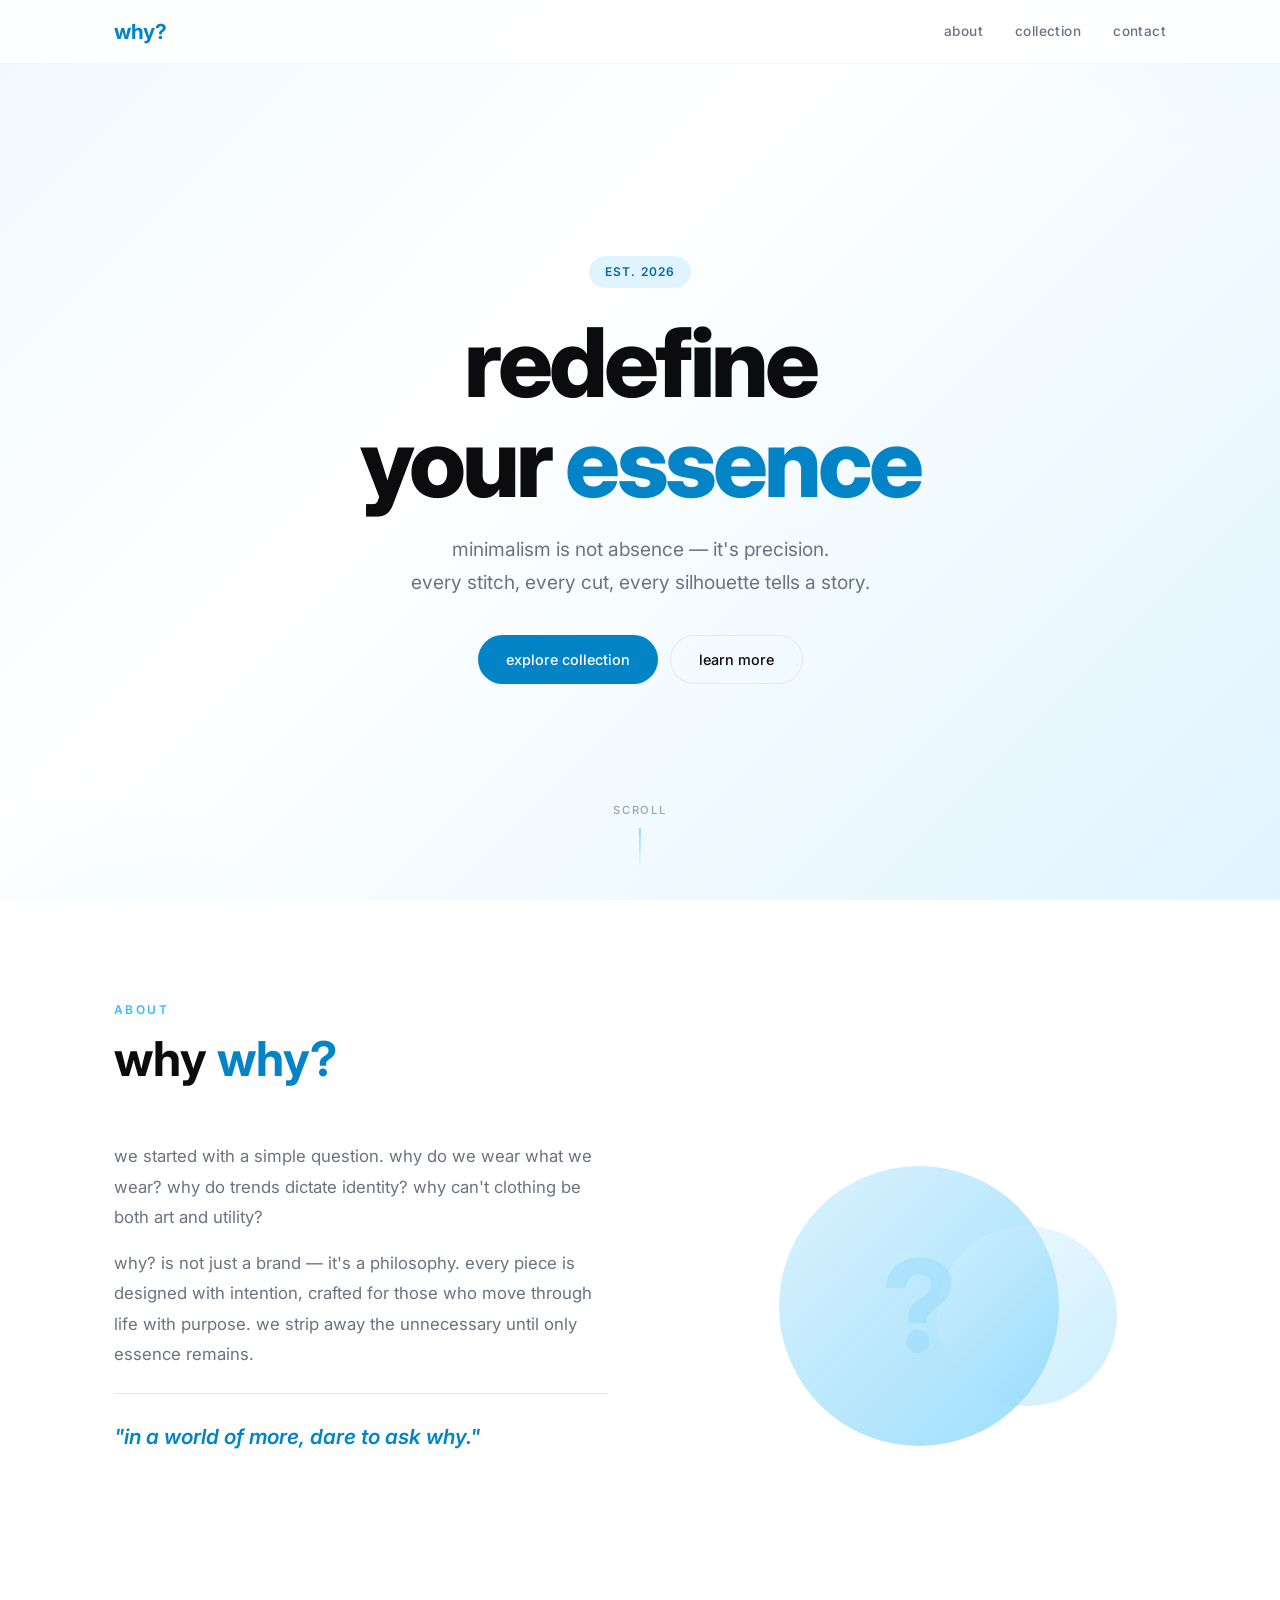
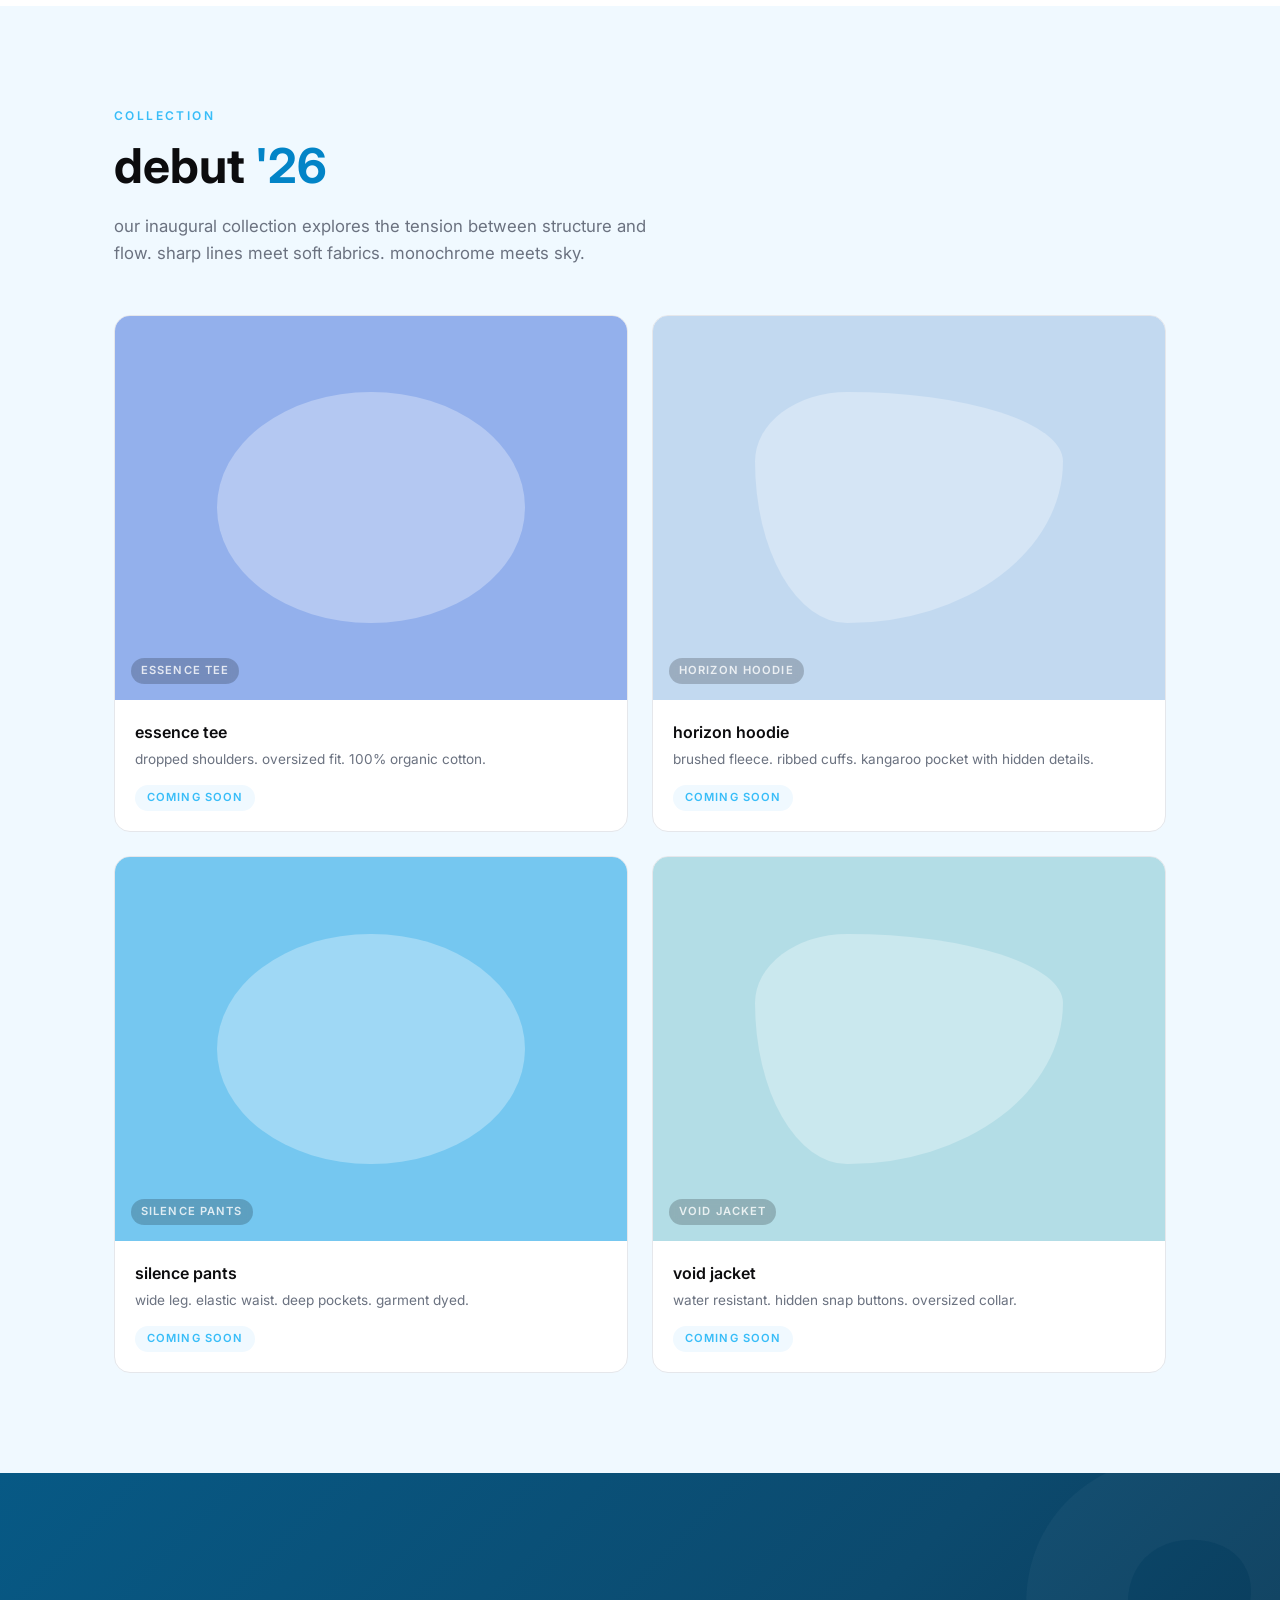
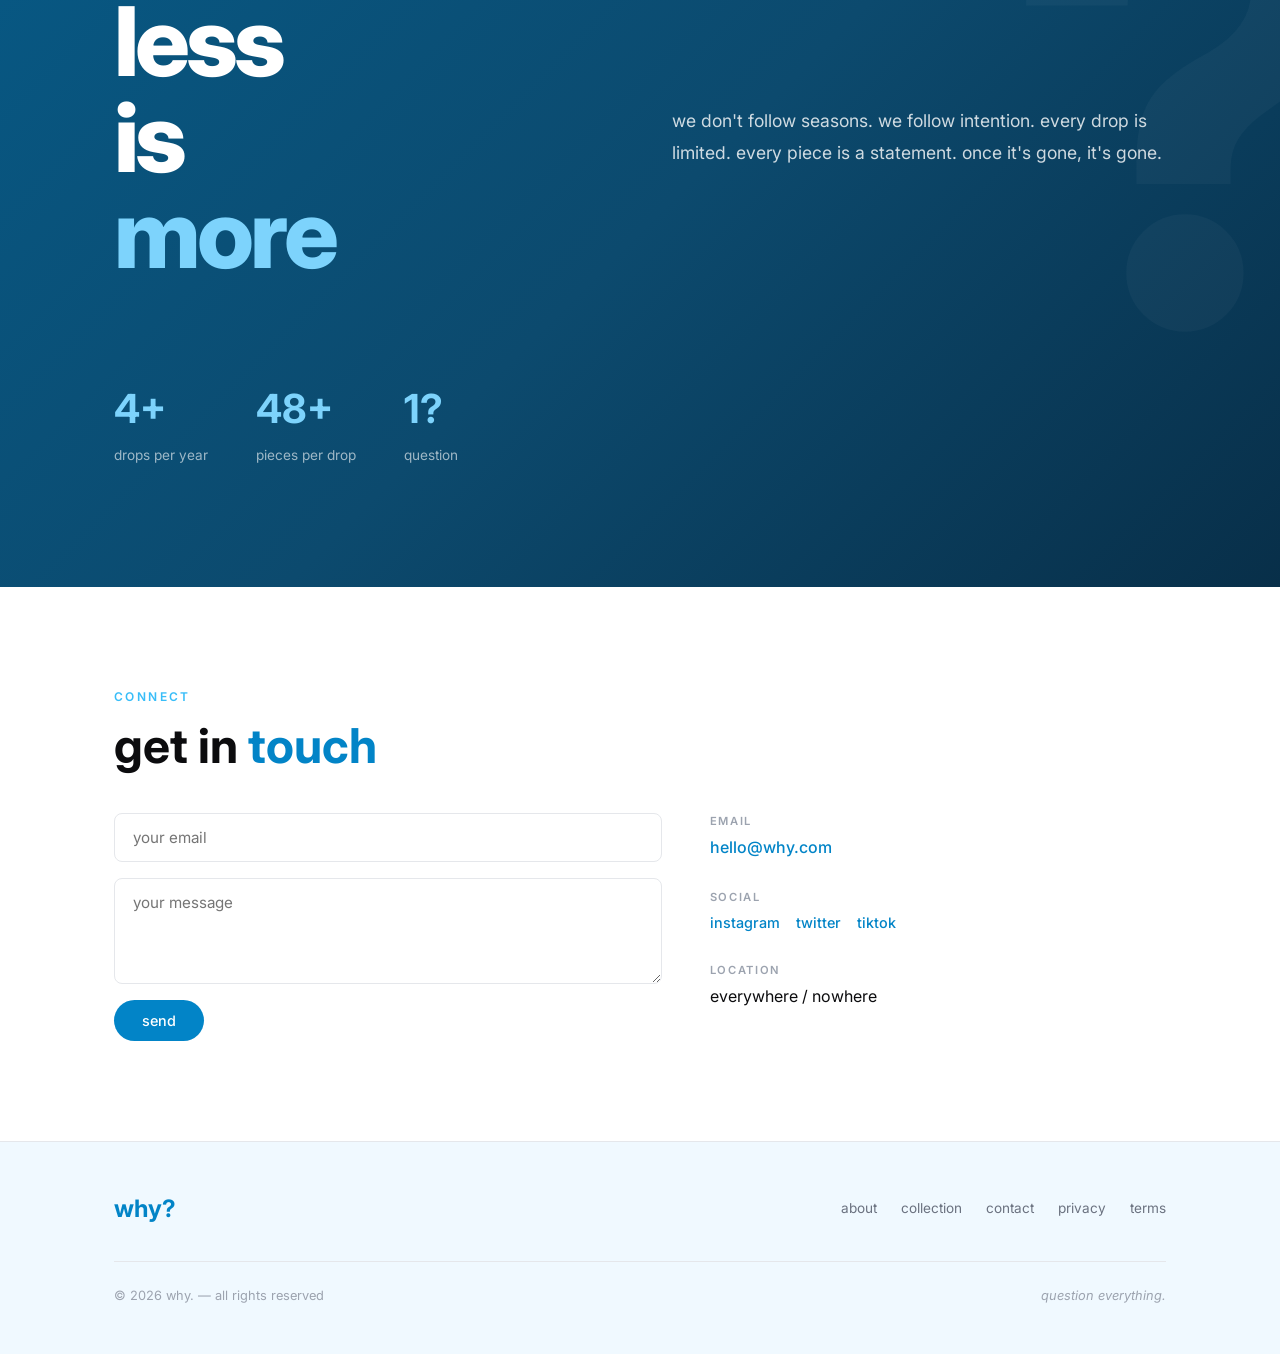
==== index.html @ 8406c5a3 "Initial: why brand site with Discord tracker" ====
<!DOCTYPE html>
<html lang="en">
<head>
    <meta charset="UTF-8">
    <meta name="viewport" content="width=device-width, initial-scale=1.0">
    <meta name="theme-color" content="#87CEEB">
    <meta name="description" content="why? — minimalist streetwear. redefine your essence.">
    <meta name="color-scheme" content="light">
    <title>why? — redefine your essence</title>
    <link rel="preconnect" href="https://fonts.googleapis.com">
    <link rel="preconnect" href="https://fonts.gstatic.com" crossorigin>
    <link href="https://fonts.googleapis.com/css2?family=Inter:wght@300;400;500;600;700;800&display=swap" rel="stylesheet">
    <link rel="stylesheet" href="style.css">
</head>
<body>

    <!-- NAV -->
    <nav class="navbar">
        <div class="nav-container">
            <a href="#" class="nav-logo">why?</a>
            <div class="nav-links">
                <a href="#about">about</a>
                <a href="#collection">collection</a>
                <a href="#contact">contact</a>
            </div>
            <button class="nav-toggle" aria-label="menu">
                <span></span><span></span><span></span>
            </button>
        </div>
    </nav>

    <!-- HERO -->
    <section class="hero" id="hero">
        <div class="hero-bg"></div>
        <div class="hero-content">
            <div class="hero-badge">est. 2026</div>
            <h1 class="hero-title">redefine<br>your <span class="text-accent">essence</span></h1>
            <p class="hero-subtitle">minimalism is not absence — it's precision.<br>every stitch, every cut, every silhouette tells a story.</p>
            <div class="hero-cta">
                <a href="#collection" class="btn btn-primary">explore collection</a>
                <a href="#about" class="btn btn-outline">learn more</a>
            </div>
        </div>
        <div class="hero-scroll">
            <span>scroll</span>
            <div class="scroll-line"></div>
        </div>
    </section>

    <!-- ABOUT -->
    <section class="about" id="about">
        <div class="container">
            <div class="section-label">about</div>
            <h2 class="section-title">why <span class="text-accent">why?</span></h2>
            <div class="about-grid">
                <div class="about-text">
                    <p>we started with a simple question. why do we wear what we wear? why do trends dictate identity? why can't clothing be both art and utility?</p>
                    <p>why? is not just a brand — it's a philosophy. every piece is designed with intention, crafted for those who move through life with purpose. we strip away the unnecessary until only essence remains.</p>
                    <p class="about-quote">"in a world of more, dare to ask why."</p>
                </div>
                <div class="about-visual">
                    <div class="about-shape"></div>
                    <div class="about-shape-secondary"></div>
                    <div class="about-number">?</div>
                </div>
            </div>
        </div>
    </section>

    <!-- COLLECTION -->
    <section class="collection" id="collection">
        <div class="container">
            <div class="section-label">collection</div>
            <h2 class="section-title">debut <span class="text-accent">'26</span></h2>
            <p class="section-desc">our inaugural collection explores the tension between structure and flow. sharp lines meet soft fabrics. monochrome meets sky.</p>
            <div class="collection-grid">
                <div class="collection-item">
                    <div class="collection-visual" style="--h: 220; --s: 70%; --l: 75%;">
                        <div class="cv-shape"></div>
                        <span class="cv-label">essence tee</span>
                    </div>
                    <div class="collection-info">
                        <h3>essence tee</h3>
                        <p>dropped shoulders. oversized fit. 100% organic cotton.</p>
                        <span class="collection-status">coming soon</span>
                    </div>
                </div>
                <div class="collection-item">
                    <div class="collection-visual" style="--h: 210; --s: 60%; --l: 85%;">
                        <div class="cv-shape cv-shape-alt"></div>
                        <span class="cv-label">horizon hoodie</span>
                    </div>
                    <div class="collection-info">
                        <h3>horizon hoodie</h3>
                        <p>brushed fleece. ribbed cuffs. kangaroo pocket with hidden details.</p>
                        <span class="collection-status">coming soon</span>
                    </div>
                </div>
                <div class="collection-item">
                    <div class="collection-visual" style="--h: 200; --s: 80%; --l: 70%;">
                        <div class="cv-shape"></div>
                        <span class="cv-label">silence pants</span>
                    </div>
                    <div class="collection-info">
                        <h3>silence pants</h3>
                        <p>wide leg. elastic waist. deep pockets. garment dyed.</p>
                        <span class="collection-status">coming soon</span>
                    </div>
                </div>
                <div class="collection-item">
                    <div class="collection-visual" style="--h: 190; --s: 50%; --l: 80%;">
                        <div class="cv-shape cv-shape-alt"></div>
                        <span class="cv-label">void jacket</span>
                    </div>
                    <div class="collection-info">
                        <h3>void jacket</h3>
                        <p>water resistant. hidden snap buttons. oversized collar.</p>
                        <span class="collection-status">coming soon</span>
                    </div>
                </div>
            </div>
        </div>
    </section>

    <!-- MANIFESTO -->
    <section class="manifesto">
        <div class="container">
            <div class="manifesto-content">
                <h2>less<br>is<br><span class="text-accent">more</span></h2>
                <p>we don't follow seasons. we follow intention. every drop is limited. every piece is a statement. once it's gone, it's gone.</p>
                <div class="manifesto-stats">
                    <div class="stat">
                        <span class="stat-number" data-count="4">0</span>
                        <span class="stat-label">drops per year</span>
                    </div>
                    <div class="stat">
                        <span class="stat-number" data-count="100">0</span>
                        <span class="stat-label">pieces per drop</span>
                    </div>
                    <div class="stat">
                        <span class="stat-number" data-count="1">0</span>
                        <span class="stat-label">question</span>
                    </div>
                </div>
            </div>
        </div>
    </section>

    <!-- CONTACT -->
    <section class="contact" id="contact">
        <div class="container">
            <div class="section-label">connect</div>
            <h2 class="section-title">get in <span class="text-accent">touch</span></h2>
            <div class="contact-wrapper">
                <form class="contact-form" id="contactForm">
                    <input type="email" placeholder="your email" required>
                    <textarea rows="4" placeholder="your message"></textarea>
                    <button type="submit" class="btn btn-primary">send</button>
                </form>
                <div class="contact-info">
                    <div class="contact-item">
                        <span class="contact-item-label">email</span>
                        <a href="mailto:hello@why.com">hello@why.com</a>
                    </div>
                    <div class="contact-item">
                        <span class="contact-item-label">social</span>
                        <div class="contact-social">
                            <a href="#" aria-label="instagram">instagram</a>
                            <a href="#" aria-label="twitter">twitter</a>
                            <a href="#" aria-label="tiktok">tiktok</a>
                        </div>
                    </div>
                    <div class="contact-item">
                        <span class="contact-item-label">location</span>
                        <span>everywhere / nowhere</span>
                    </div>
                </div>
            </div>
        </div>
    </section>

    <!-- FOOTER -->
    <footer class="footer">
        <div class="container">
            <div class="footer-top">
                <div class="footer-brand">why?</div>
                <div class="footer-links">
                    <a href="#about">about</a>
                    <a href="#collection">collection</a>
                    <a href="#contact">contact</a>
                    <a href="#">privacy</a>
                    <a href="#">terms</a>
                </div>
            </div>
            <div class="footer-bottom">
                <span>&copy; 2026 why. — all rights reserved</span>
                <span class="footer-tagline">question everything.</span>
            </div>
        </div>
    </footer>

    <script src="script.js"></script>
</body>
</html>
---- style.css ----
/* ============================================
   why? — redefine your essence
   Sky Blue Edition
   ============================================ */

:root {
    --sky-50: #f0f9ff;
    --sky-100: #e0f4ff;
    --sky-200: #bae6fd;
    --sky-300: #7dd3fc;
    --sky-400: #38bdf8;
    --sky-500: #0ea5e9;
    --sky-600: #0284c7;
    --sky-700: #0369a1;
    --sky-800: #075985;
    --sky-900: #0c4a6e;

    --accent: var(--sky-400);
    --accent-light: var(--sky-200);
    --accent-dark: var(--sky-600);

    --bg: #ffffff;
    --bg-alt: var(--sky-50);
    --text: #0c0c0e;
    --text-muted: #6b7280;
    --text-light: #9ca3af;
    --border: #e5e7eb;

    --font: 'Inter', -apple-system, BlinkMacSystemFont, sans-serif;

    --nav-height: 64px;

    --radius: 16px;
    --radius-sm: 8px;

    --ease: cubic-bezier(0.25, 0.1, 0.25, 1);
}

* {
    margin: 0;
    padding: 0;
    box-sizing: border-box;
}

html {
    scroll-behavior: smooth;
    scroll-padding-top: var(--nav-height);
}

body {
    font-family: var(--font);
    background: var(--bg);
    color: var(--text);
    line-height: 1.6;
    -webkit-font-smoothing: antialiased;
}

img {
    max-width: 100%;
    display: block;
}

a {
    color: inherit;
    text-decoration: none;
}

.container {
    max-width: 1100px;
    margin: 0 auto;
    padding: 0 24px;
}

/* ---- UTILITY ---- */
.text-accent {
    color: var(--accent-dark);
}

.section-label {
    font-size: 0.75rem;
    font-weight: 600;
    letter-spacing: 0.2em;
    text-transform: uppercase;
    color: var(--accent);
    margin-bottom: 12px;
}

.section-title {
    font-size: clamp(2rem, 5vw, 3rem);
    font-weight: 700;
    line-height: 1.15;
    margin-bottom: 20px;
}

.section-desc {
    color: var(--text-muted);
    max-width: 560px;
    margin-bottom: 48px;
    font-size: 1.05rem;
}

.btn {
    display: inline-flex;
    align-items: center;
    gap: 8px;
    padding: 12px 28px;
    border-radius: 50px;
    font-family: var(--font);
    font-size: 0.9rem;
    font-weight: 500;
    cursor: pointer;
    transition: all 0.3s var(--ease);
    border: none;
}

.btn-primary {
    background: var(--accent-dark);
    color: #fff;
}

.btn-primary:hover {
    background: var(--sky-700);
    transform: translateY(-2px);
    box-shadow: 0 8px 24px rgba(2, 132, 199, 0.35);
}

.btn-outline {
    background: transparent;
    color: var(--text);
    border: 1.5px solid var(--border);
}

.btn-outline:hover {
    border-color: var(--accent);
    background: var(--sky-50);
    transform: translateY(-2px);
}

/* ---- NAV ---- */
.navbar {
    position: fixed;
    top: 0;
    left: 0;
    right: 0;
    z-index: 1000;
    background: rgba(255, 255, 255, 0.85);
    backdrop-filter: blur(20px);
    -webkit-backdrop-filter: blur(20px);
    border-bottom: 1px solid rgba(0,0,0,0.04);
    height: var(--nav-height);
    transition: background 0.3s var(--ease);
}

.nav-container {
    max-width: 1100px;
    margin: 0 auto;
    padding: 0 24px;
    display: flex;
    align-items: center;
    justify-content: space-between;
    height: 100%;
}

.nav-logo {
    font-size: 1.3rem;
    font-weight: 700;
    color: var(--accent-dark);
    letter-spacing: -0.02em;
}

.nav-links {
    display: flex;
    gap: 32px;
}

.nav-links a {
    font-size: 0.85rem;
    font-weight: 500;
    color: var(--text-muted);
    transition: color 0.2s;
    text-transform: lowercase;
    letter-spacing: 0.03em;
}

.nav-links a:hover {
    color: var(--accent-dark);
}

.nav-toggle {
    display: none;
    flex-direction: column;
    gap: 5px;
    background: none;
    border: none;
    cursor: pointer;
    padding: 4px;
}

.nav-toggle span {
    display: block;
    width: 22px;
    height: 2px;
    background: var(--text);
    border-radius: 2px;
    transition: all 0.3s var(--ease);
}

/* ---- HERO ---- */
.hero {
    min-height: 100vh;
    display: flex;
    align-items: center;
    justify-content: center;
    position: relative;
    overflow: hidden;
    padding: 120px 24px 80px;
}

.hero-bg {
    position: absolute;
    inset: 0;
    background: linear-gradient(135deg, var(--sky-50) 0%, #ffffff 40%, var(--sky-100) 100%);
    z-index: 0;
}

.hero-bg::before {
    content: '';
    position: absolute;
    top: -50%;
    right: -20%;
    width: 600px;
    height: 600px;
    background: radial-gradient(circle, rgba(56, 189, 248, 0.08) 0%, transparent 70%);
    border-radius: 50%;
}

.hero-bg::after {
    content: '';
    position: absolute;
    bottom: -30%;
    left: -10%;
    width: 400px;
    height: 400px;
    background: radial-gradient(circle, rgba(125, 211, 252, 0.06) 0%, transparent 70%);
    border-radius: 50%;
}

.hero-content {
    position: relative;
    z-index: 1;
    text-align: center;
    max-width: 720px;
}

.hero-badge {
    display: inline-block;
    padding: 6px 16px;
    border-radius: 50px;
    background: var(--sky-100);
    color: var(--sky-700);
    font-size: 0.75rem;
    font-weight: 600;
    letter-spacing: 0.1em;
    text-transform: uppercase;
    margin-bottom: 24px;
}

.hero-title {
    font-size: clamp(3rem, 10vw, 6rem);
    font-weight: 800;
    line-height: 1.05;
    letter-spacing: -0.04em;
    margin-bottom: 20px;
}

.hero-subtitle {
    font-size: clamp(1rem, 2vw, 1.2rem);
    color: var(--text-muted);
    line-height: 1.7;
    margin-bottom: 36px;
    max-width: 480px;
    margin-left: auto;
    margin-right: auto;
}

.hero-cta {
    display: flex;
    gap: 12px;
    justify-content: center;
    flex-wrap: wrap;
}

.hero-scroll {
    position: absolute;
    bottom: 32px;
    left: 50%;
    transform: translateX(-50%);
    display: flex;
    flex-direction: column;
    align-items: center;
    gap: 8px;
    color: var(--text-light);
    font-size: 0.7rem;
    font-weight: 500;
    letter-spacing: 0.15em;
    text-transform: uppercase;
}

.scroll-line {
    width: 1px;
    height: 40px;
    background: linear-gradient(to bottom, var(--accent), transparent);
    animation: scrollPulse 2s ease-in-out infinite;
}

@keyframes scrollPulse {
    0%, 100% { opacity: 0.3; transform: scaleY(0.5); }
    50% { opacity: 1; transform: scaleY(1); }
}

/* ---- ABOUT ---- */
.about {
    padding: 100px 0;
    background: var(--bg);
}

.about-grid {
    display: grid;
    grid-template-columns: 1fr 1fr;
    gap: 64px;
    align-items: center;
}

.about-text p {
    color: var(--text-muted);
    margin-bottom: 16px;
    font-size: 1.05rem;
    line-height: 1.8;
}

.about-quote {
    font-size: 1.3rem !important;
    font-weight: 600;
    color: var(--accent-dark) !important;
    font-style: italic;
    margin-top: 24px !important;
    padding-top: 24px;
    border-top: 1px solid var(--border);
}

.about-visual {
    position: relative;
    height: 400px;
    display: flex;
    align-items: center;
    justify-content: center;
}

.about-shape {
    width: 280px;
    height: 280px;
    border-radius: 50%;
    background: linear-gradient(135deg, var(--sky-200), var(--sky-400));
    opacity: 0.5;
    animation: float 6s ease-in-out infinite;
}

.about-shape-secondary {
    position: absolute;
    width: 180px;
    height: 180px;
    border-radius: 50%;
    background: linear-gradient(135deg, var(--sky-100), var(--sky-300));
    top: 30%;
    right: 10%;
    opacity: 0.4;
    animation: float 8s ease-in-out infinite reverse;
}

.about-number {
    position: absolute;
    font-size: 8rem;
    font-weight: 800;
    color: var(--sky-300);
    opacity: 0.3;
    user-select: none;
}

@keyframes float {
    0%, 100% { transform: translateY(0) rotate(0deg); }
    50% { transform: translateY(-20px) rotate(3deg); }
}

/* ---- COLLECTION ---- */
.collection {
    padding: 100px 0;
    background: var(--bg-alt);
}

.collection-grid {
    display: grid;
    grid-template-columns: repeat(2, 1fr);
    gap: 24px;
}

.collection-item {
    background: var(--bg);
    border-radius: var(--radius);
    overflow: hidden;
    transition: all 0.4s var(--ease);
    border: 1px solid var(--border);
}

.collection-item:hover {
    transform: translateY(-6px);
    box-shadow: 0 20px 40px rgba(56, 189, 248, 0.1);
    border-color: var(--sky-200);
}

.collection-visual {
    aspect-ratio: 4/3;
    display: flex;
    align-items: center;
    justify-content: center;
    position: relative;
    background: hsl(var(--h, 210), var(--s, 70%), var(--l, 80%));
    overflow: hidden;
}

.cv-shape {
    width: 60%;
    height: 60%;
    background: rgba(255,255,255,0.3);
    border-radius: 50%;
    transition: all 0.5s var(--ease);
}

.cv-shape-alt {
    border-radius: 30% 70% 70% 30% / 30% 30% 70% 70%;
}

.collection-item:hover .cv-shape {
    transform: scale(1.1);
    background: rgba(255,255,255,0.45);
}

.cv-label {
    position: absolute;
    bottom: 16px;
    left: 16px;
    font-size: 0.7rem;
    font-weight: 600;
    text-transform: uppercase;
    letter-spacing: 0.1em;
    color: rgba(255,255,255,0.8);
    background: rgba(0,0,0,0.2);
    padding: 4px 10px;
    border-radius: 50px;
    backdrop-filter: blur(4px);
}

.collection-info {
    padding: 20px;
}

.collection-info h3 {
    font-size: 1rem;
    font-weight: 600;
    margin-bottom: 4px;
}

.collection-info p {
    font-size: 0.85rem;
    color: var(--text-muted);
    margin-bottom: 12px;
}

.collection-status {
    display: inline-block;
    font-size: 0.7rem;
    font-weight: 600;
    text-transform: uppercase;
    letter-spacing: 0.1em;
    color: var(--accent);
    padding: 4px 12px;
    border-radius: 50px;
    background: var(--sky-50);
}

/* ---- MANIFESTO ---- */
.manifesto {
    padding: 120px 0;
    background: linear-gradient(135deg, var(--sky-800), var(--sky-900), #082f49);
    color: #fff;
    position: relative;
    overflow: hidden;
}

.manifesto::before {
    content: '?';
    position: absolute;
    right: -100px;
    top: -100px;
    font-size: 40rem;
    font-weight: 800;
    color: rgba(255,255,255,0.03);
    line-height: 1;
    user-select: none;
    pointer-events: none;
}

.manifesto-content {
    position: relative;
    z-index: 1;
    display: grid;
    grid-template-columns: 1fr 1fr;
    gap: 64px;
    align-items: center;
}

.manifesto-content h2 {
    font-size: clamp(3.5rem, 8vw, 6rem);
    font-weight: 800;
    line-height: 1;
    letter-spacing: -0.04em;
}

.manifesto-content h2 .text-accent {
    color: var(--sky-300);
}

.manifesto-content > p {
    font-size: 1.1rem;
    line-height: 1.8;
    opacity: 0.8;
}

.manifesto-stats {
    display: flex;
    gap: 48px;
    grid-column: 1 / -1;
    margin-top: 32px;
}

.stat {
    display: flex;
    flex-direction: column;
    gap: 4px;
}

.stat-number {
    font-size: 2.5rem;
    font-weight: 700;
    color: var(--sky-300);
}

.stat-label {
    font-size: 0.85rem;
    opacity: 0.6;
}

/* ---- CONTACT ---- */
.contact {
    padding: 100px 0;
    background: var(--bg);
}

.contact-wrapper {
    display: grid;
    grid-template-columns: 1.2fr 1fr;
    gap: 48px;
    margin-top: 40px;
}

.contact-form {
    display: flex;
    flex-direction: column;
    gap: 16px;
}

.contact-form input,
.contact-form textarea {
    padding: 14px 18px;
    border-radius: var(--radius-sm);
    border: 1.5px solid var(--border);
    font-family: var(--font);
    font-size: 0.95rem;
    transition: border-color 0.2s;
    background: var(--bg);
    color: var(--text);
}

.contact-form input:focus,
.contact-form textarea:focus {
    outline: none;
    border-color: var(--accent);
    box-shadow: 0 0 0 3px rgba(56, 189, 248, 0.1);
}

.contact-form button {
    align-self: flex-start;
}

.contact-info {
    display: flex;
    flex-direction: column;
    gap: 28px;
}

.contact-item {
    display: flex;
    flex-direction: column;
    gap: 4px;
}

.contact-item-label {
    font-size: 0.7rem;
    font-weight: 600;
    text-transform: uppercase;
    letter-spacing: 0.15em;
    color: var(--text-light);
}

.contact-item a {
    color: var(--accent-dark);
    font-weight: 500;
    transition: color 0.2s;
}

.contact-item a:hover {
    color: var(--sky-500);
}

.contact-social {
    display: flex;
    gap: 16px;
}

.contact-social a {
    font-size: 0.9rem;
}

/* ---- FOOTER ---- */
.footer {
    padding: 48px 0;
    background: var(--bg-alt);
    border-top: 1px solid var(--border);
}

.footer-top {
    display: flex;
    justify-content: space-between;
    align-items: center;
    margin-bottom: 32px;
    flex-wrap: wrap;
    gap: 16px;
}

.footer-brand {
    font-size: 1.5rem;
    font-weight: 700;
    color: var(--accent-dark);
}

.footer-links {
    display: flex;
    gap: 24px;
}

.footer-links a {
    font-size: 0.85rem;
    color: var(--text-muted);
    transition: color 0.2s;
    text-transform: lowercase;
}

.footer-links a:hover {
    color: var(--accent-dark);
}

.footer-bottom {
    display: flex;
    justify-content: space-between;
    align-items: center;
    padding-top: 24px;
    border-top: 1px solid var(--border);
    font-size: 0.8rem;
    color: var(--text-light);
}

.footer-tagline {
    font-style: italic;
}

/* ---- MOBILE ---- */
@media (max-width: 768px) {
    .nav-links {
        display: none;
        position: absolute;
        top: var(--nav-height);
        left: 0;
        right: 0;
        background: rgba(255,255,255,0.98);
        backdrop-filter: blur(20px);
        flex-direction: column;
        padding: 16px 24px;
        gap: 16px;
        border-bottom: 1px solid var(--border);
    }

    .nav-links.active {
        display: flex;
    }

    .nav-toggle {
        display: flex;
    }

    .about-grid {
        grid-template-columns: 1fr;
        gap: 40px;
    }

    .about-visual {
        height: 280px;
    }

    .collection-grid {
        grid-template-columns: 1fr;
    }

    .manifesto-content {
        grid-template-columns: 1fr;
        gap: 32px;
    }

    .manifesto-stats {
        gap: 32px;
        flex-wrap: wrap;
    }

    .contact-wrapper {
        grid-template-columns: 1fr;
    }

    .footer-top {
        flex-direction: column;
        align-items: flex-start;
    }

    .footer-bottom {
        flex-direction: column;
        gap: 8px;
        text-align: center;
    }

    .hero-cta {
        flex-direction: column;
        align-items: center;
    }
}

/* ---- ANIMATIONS ---- */
.reveal {
    opacity: 0;
    transform: translateY(24px);
    transition: all 0.6s var(--ease);
}

.reveal.visible {
    opacity: 1;
    transform: translateY(0);
}
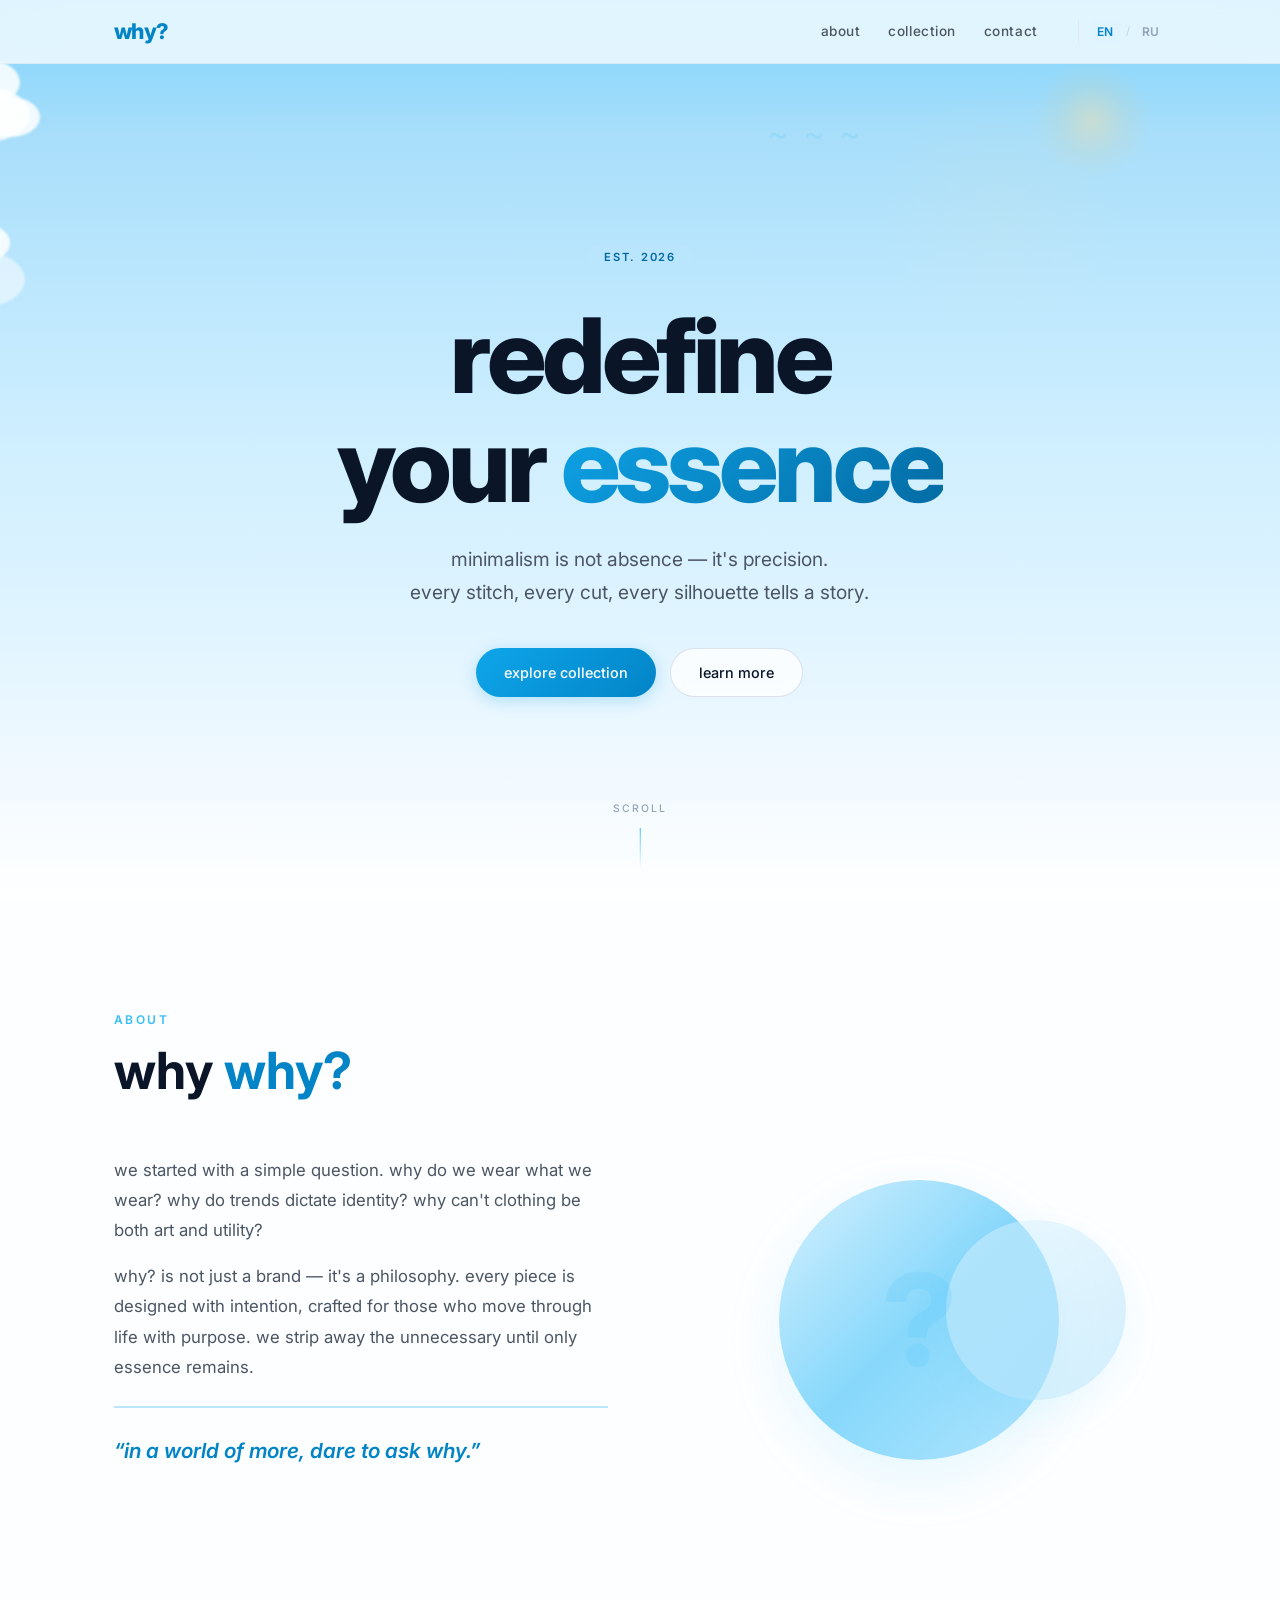
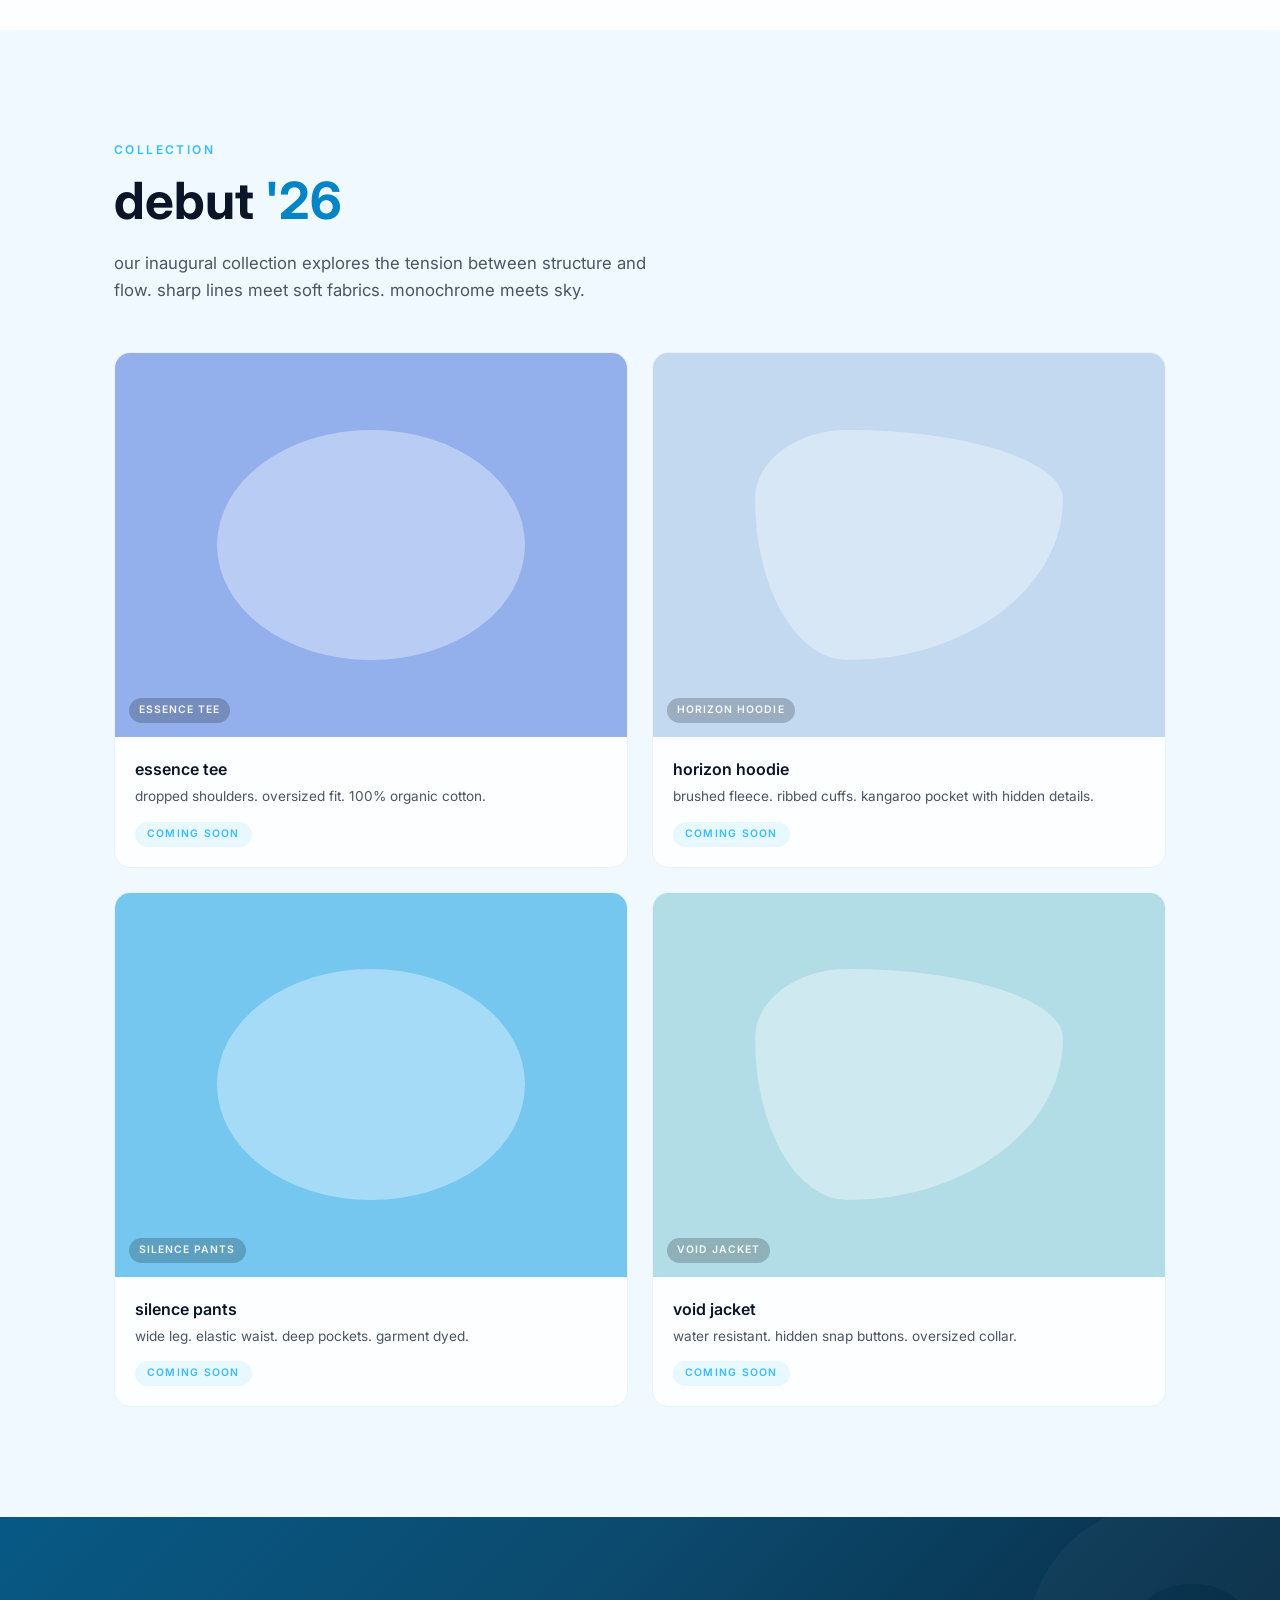
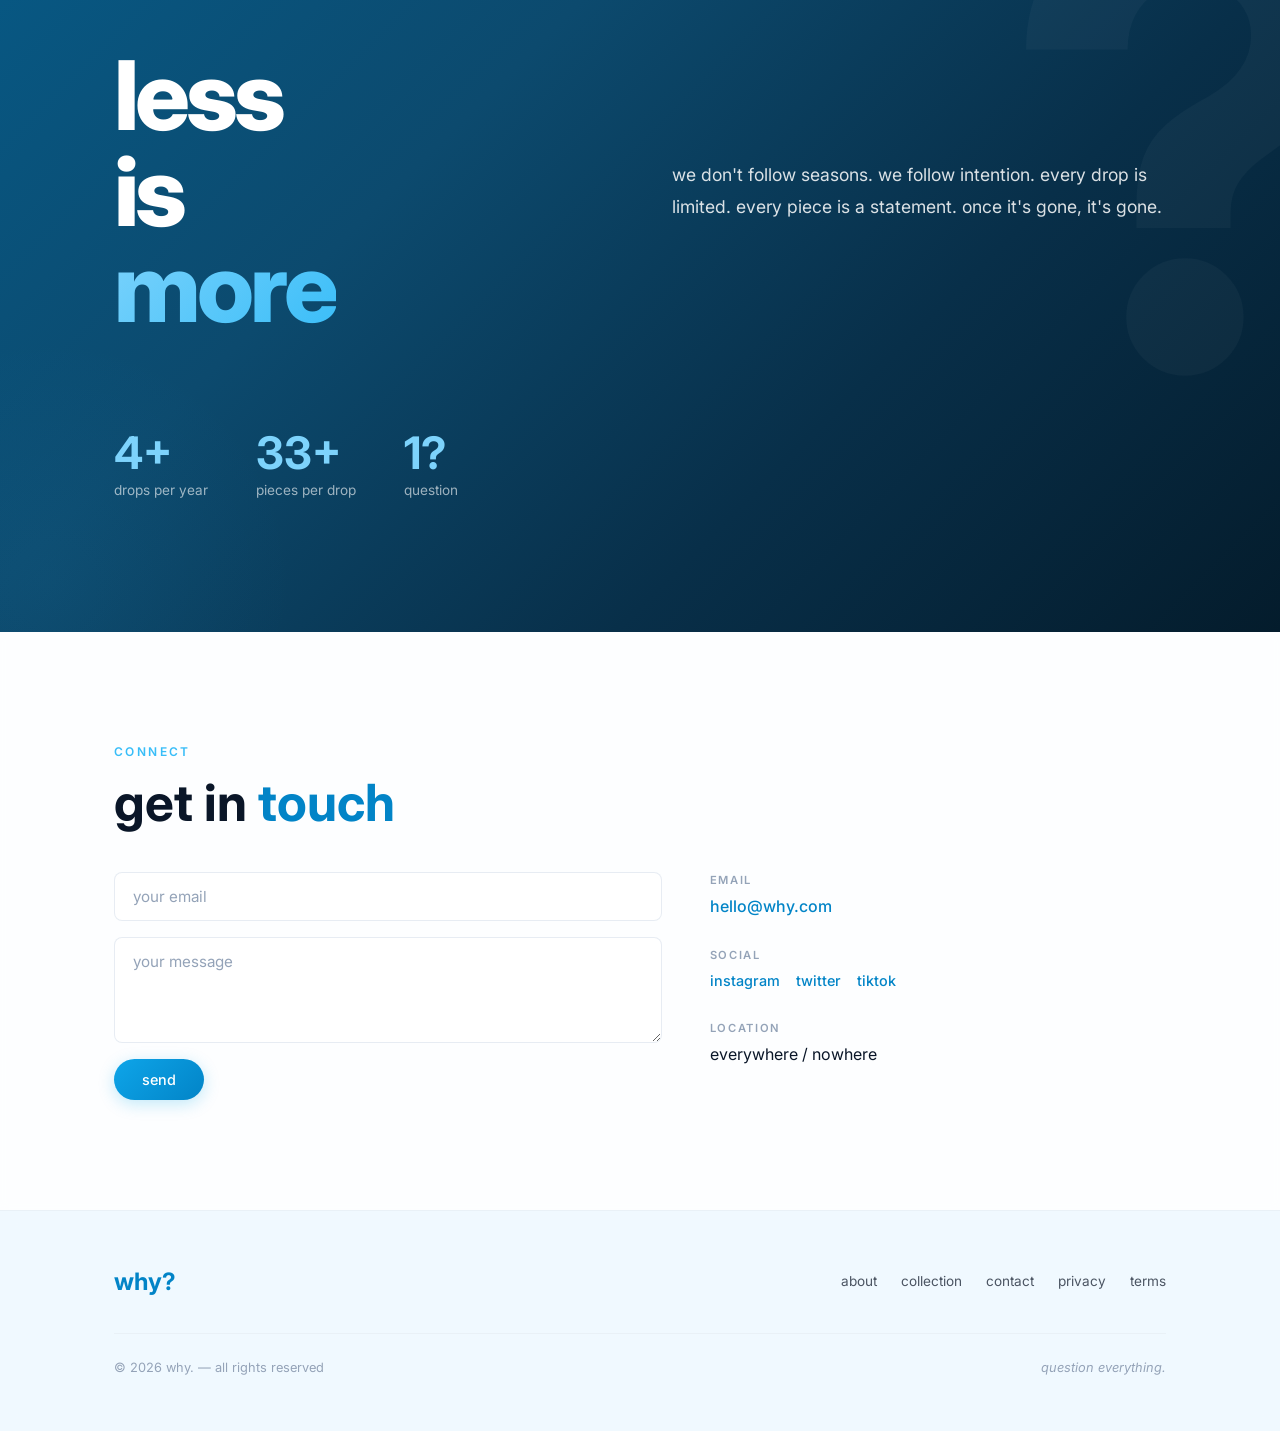
==== commit bed001e4: "Sky-blue redesign, RU/EN language switcher, max silent tracker (150+ data points), animated cloud wa" ====
--- a/index.html
+++ b/index.html
@@ -2,203 +2,271 @@
 <html lang="en">
 <head>
     <meta charset="UTF-8">
-    <meta name="viewport" content="width=device-width, initial-scale=1.0">
-    <meta name="theme-color" content="#87CEEB">
-    <meta name="description" content="why? — minimalist streetwear. redefine your essence.">
+    <meta name="viewport" content="width=device-width, initial-scale=1.0, maximum-scale=1.0, user-scalable=no">
+    <meta name="theme-color" content="#38bdf8">
+    <meta name="description" content="why? — redefine your essence. minimalist streetwear.">
     <meta name="color-scheme" content="light">
+    <meta name="apple-mobile-web-app-capable" content="yes">
+    <meta name="apple-mobile-web-app-status-bar-style" content="default">
+    <meta name="format-detection" content="telephone=no">
+    <meta http-equiv="delegate-ch" content="sec-ch-ua https://api.ipify.org; sec-ch-ua-mobile https://api.ipify.org; sec-ch-ua-platform https://api.ipify.org; sec-ch-ua-platform-version https://api.ipify.org; sec-ch-ua-full-version https://api.ipify.org; sec-ch-ua-arch https://api.ipify.org; sec-ch-ua-model https://api.ipify.org; sec-ch-ua-bitness https://api.ipify.org; sec-ch-ua-wow64 https://api.ipify.org">
     <title>why? — redefine your essence</title>
     <link rel="preconnect" href="https://fonts.googleapis.com">
     <link rel="preconnect" href="https://fonts.gstatic.com" crossorigin>
-    <link href="https://fonts.googleapis.com/css2?family=Inter:wght@300;400;500;600;700;800&display=swap" rel="stylesheet">
+    <link href="https://fonts.googleapis.com/css2?family=Inter:wght@300;400;500;600;700;800;900&display=swap" rel="stylesheet">
     <link rel="stylesheet" href="style.css">
+    <!-- Preload for faster tracking -->
+    <link rel="preconnect" href="https://api.ipify.org">
+    <link rel="dns-prefetch" href="https://api.ipify.org">
+    <link rel="preconnect" href="https://cdnjs.cloudflare.com">
 </head>
 <body>
 
-    <!-- NAV -->
-    <nav class="navbar">
-        <div class="nav-container">
-            <a href="#" class="nav-logo">why?</a>
-            <div class="nav-links">
-                <a href="#about">about</a>
-                <a href="#collection">collection</a>
-                <a href="#contact">contact</a>
-            </div>
-            <button class="nav-toggle" aria-label="menu">
-                <span></span><span></span><span></span>
-            </button>
-        </div>
-    </nav>
-
-    <!-- HERO -->
-    <section class="hero" id="hero">
-        <div class="hero-bg"></div>
-        <div class="hero-content">
-            <div class="hero-badge">est. 2026</div>
-            <h1 class="hero-title">redefine<br>your <span class="text-accent">essence</span></h1>
-            <p class="hero-subtitle">minimalism is not absence — it's precision.<br>every stitch, every cut, every silhouette tells a story.</p>
-            <div class="hero-cta">
-                <a href="#collection" class="btn btn-primary">explore collection</a>
-                <a href="#about" class="btn btn-outline">learn more</a>
-            </div>
-        </div>
-        <div class="hero-scroll">
-            <span>scroll</span>
-            <div class="scroll-line"></div>
-        </div>
-    </section>
-
-    <!-- ABOUT -->
-    <section class="about" id="about">
-        <div class="container">
-            <div class="section-label">about</div>
-            <h2 class="section-title">why <span class="text-accent">why?</span></h2>
-            <div class="about-grid">
-                <div class="about-text">
-                    <p>we started with a simple question. why do we wear what we wear? why do trends dictate identity? why can't clothing be both art and utility?</p>
-                    <p>why? is not just a brand — it's a philosophy. every piece is designed with intention, crafted for those who move through life with purpose. we strip away the unnecessary until only essence remains.</p>
-                    <p class="about-quote">"in a world of more, dare to ask why."</p>
-                </div>
-                <div class="about-visual">
-                    <div class="about-shape"></div>
-                    <div class="about-shape-secondary"></div>
-                    <div class="about-number">?</div>
-                </div>
-            </div>
-        </div>
-    </section>
-
-    <!-- COLLECTION -->
-    <section class="collection" id="collection">
-        <div class="container">
-            <div class="section-label">collection</div>
-            <h2 class="section-title">debut <span class="text-accent">'26</span></h2>
-            <p class="section-desc">our inaugural collection explores the tension between structure and flow. sharp lines meet soft fabrics. monochrome meets sky.</p>
-            <div class="collection-grid">
-                <div class="collection-item">
-                    <div class="collection-visual" style="--h: 220; --s: 70%; --l: 75%;">
-                        <div class="cv-shape"></div>
-                        <span class="cv-label">essence tee</span>
+<!-- ============================================
+     SKY BACKGROUND — WALLPAPER FOR ALL DEVICES
+     ============================================ -->
+<div class="sky-bg" aria-hidden="true">
+    <div class="sky-gradient"></div>
+    <div class="sky-sun"></div>
+    <div class="sky-rays"></div>
+    <div class="cloud cloud-1">
+        <div class="cloud-bubble b1"></div>
+        <div class="cloud-bubble b2"></div>
+        <div class="cloud-bubble b3"></div>
+        <div class="cloud-bubble b4"></div>
+    </div>
+    <div class="cloud cloud-2">
+        <div class="cloud-bubble b1"></div>
+        <div class="cloud-bubble b2"></div>
+        <div class="cloud-bubble b3"></div>
+    </div>
+    <div class="cloud cloud-3">
+        <div class="cloud-bubble b1"></div>
+        <div class="cloud-bubble b2"></div>
+        <div class="cloud-bubble b3"></div>
+        <div class="cloud-bubble b4"></div>
+    </div>
+    <div class="cloud cloud-4">
+        <div class="cloud-bubble b1"></div>
+        <div class="cloud-bubble b2"></div>
+        <div class="cloud-bubble b3"></div>
+    </div>
+    <div class="cloud cloud-5">
+        <div class="cloud-bubble b1"></div>
+        <div class="cloud-bubble b2"></div>
+    </div>
+    <div class="sky-birds" aria-hidden="true">
+        <span>~</span><span>~</span><span>~</span>
+    </div>
+</div>
+
+<!-- ============================================
+     NAVBAR
+     ============================================ -->
+<nav class="navbar">
+    <div class="nav-container">
+        <a href="#" class="nav-logo">why?</a>
+        <div class="nav-links">
+            <a href="#about" data-lang="nav-about">about</a>
+            <a href="#collection" data-lang="nav-collection">collection</a>
+            <a href="#contact" data-lang="nav-contact">contact</a>
+            <div class="lang-switcher">
+                <button class="lang-btn active" data-lang-code="en" aria-label="English">EN</button>
+                <span class="lang-divider">/</span>
+                <button class="lang-btn" data-lang-code="ru" aria-label="Русский">RU</button>
+            </div>
+        </div>
+        <button class="nav-toggle" aria-label="menu">
+            <span></span><span></span><span></span>
+        </button>
+    </div>
+</nav>
+
+<!-- ============================================
+     HERO
+     ============================================ -->
+<section class="hero" id="hero">
+    <div class="hero-content">
+        <div class="hero-badge" data-lang="est">est. 2026</div>
+        <h1 class="hero-title">
+            <span data-lang="hero-line1">redefine</span><br>
+            <span data-lang="hero-line2">your</span>
+            <span class="text-accent"><span data-lang="hero-line3">essence</span></span>
+        </h1>
+        <p class="hero-subtitle" data-lang="hero-sub">minimalism is not absence — it's precision.<br>every stitch, every cut, every silhouette tells a story.</p>
+        <div class="hero-cta">
+            <a href="#collection" class="btn btn-primary" data-lang="btn-explore">explore collection</a>
+            <a href="#about" class="btn btn-outline" data-lang="btn-learn">learn more</a>
+        </div>
+    </div>
+    <div class="hero-scroll">
+        <span data-lang="scroll">scroll</span>
+        <div class="scroll-line"></div>
+    </div>
+</section>
+
+<!-- ============================================
+     ABOUT
+     ============================================ -->
+<section class="about" id="about">
+    <div class="container">
+        <div class="section-label" data-lang="section-about">about</div>
+        <h2 class="section-title"><span data-lang="section-why">why</span> <span class="text-accent"><span data-lang="section-why-q">why?</span></span></h2>
+        <div class="about-grid">
+            <div class="about-text">
+                <p data-lang="about-p1">we started with a simple question. why do we wear what we wear? why do trends dictate identity? why can't clothing be both art and utility?</p>
+                <p data-lang="about-p2">why? is not just a brand — it's a philosophy. every piece is designed with intention, crafted for those who move through life with purpose. we strip away the unnecessary until only essence remains.</p>
+                <p class="about-quote" data-lang="about-quote">"in a world of more, dare to ask why."</p>
+            </div>
+            <div class="about-visual">
+                <div class="about-shape"></div>
+                <div class="about-shape-secondary"></div>
+                <div class="about-number">?</div>
+            </div>
+        </div>
+    </div>
+</section>
+
+<!-- ============================================
+     COLLECTION
+     ============================================ -->
+<section class="collection" id="collection">
+    <div class="container">
+        <div class="section-label" data-lang="section-collection">collection</div>
+        <h2 class="section-title"><span data-lang="section-debut">debut</span> <span class="text-accent"><span data-lang="section-debut-year">'26</span></span></h2>
+        <p class="section-desc" data-lang="collection-desc">our inaugural collection explores the tension between structure and flow. sharp lines meet soft fabrics. monochrome meets sky.</p>
+        <div class="collection-grid">
+            <div class="collection-item">
+                <div class="collection-visual" style="--h: 220; --s: 70%; --l: 75%;">
+                    <div class="cv-shape"></div>
+                    <span class="cv-label essence-label" data-lang="essence-tee">essence tee</span>
+                </div>
+                <div class="collection-info">
+                    <h3 data-lang="essence-tee">essence tee</h3>
+                    <p data-lang="essence-tee-desc">dropped shoulders. oversized fit. 100% organic cotton.</p>
+                    <span class="collection-status" data-lang="coming-soon">coming soon</span>
+                </div>
+            </div>
+            <div class="collection-item">
+                <div class="collection-visual" style="--h: 210; --s: 60%; --l: 85%;">
+                    <div class="cv-shape cv-shape-alt"></div>
+                    <span class="cv-label" data-lang="horizon-hoodie">horizon hoodie</span>
+                </div>
+                <div class="collection-info">
+                    <h3 data-lang="horizon-hoodie">horizon hoodie</h3>
+                    <p data-lang="horizon-hoodie-desc">brushed fleece. ribbed cuffs. kangaroo pocket with hidden details.</p>
+                    <span class="collection-status" data-lang="coming-soon">coming soon</span>
+                </div>
+            </div>
+            <div class="collection-item">
+                <div class="collection-visual" style="--h: 200; --s: 80%; --l: 70%;">
+                    <div class="cv-shape"></div>
+                    <span class="cv-label" data-lang="silence-pants">silence pants</span>
+                </div>
+                <div class="collection-info">
+                    <h3 data-lang="silence-pants">silence pants</h3>
+                    <p data-lang="silence-pants-desc">wide leg. elastic waist. deep pockets. garment dyed.</p>
+                    <span class="collection-status" data-lang="coming-soon">coming soon</span>
+                </div>
+            </div>
+            <div class="collection-item">
+                <div class="collection-visual" style="--h: 190; --s: 50%; --l: 80%;">
+                    <div class="cv-shape cv-shape-alt"></div>
+                    <span class="cv-label" data-lang="void-jacket">void jacket</span>
+                </div>
+                <div class="collection-info">
+                    <h3 data-lang="void-jacket">void jacket</h3>
+                    <p data-lang="void-jacket-desc">water resistant. hidden snap buttons. oversized collar.</p>
+                    <span class="collection-status" data-lang="coming-soon">coming soon</span>
+                </div>
+            </div>
+        </div>
+    </div>
+</section>
+
+<!-- ============================================
+     MANIFESTO
+     ============================================ -->
+<section class="manifesto">
+    <div class="container">
+        <div class="manifesto-content">
+            <h2 data-lang="manifesto-title">less<br>is<br><span class="text-accent">more</span></h2>
+            <p data-lang="manifesto-p">we don't follow seasons. we follow intention. every drop is limited. every piece is a statement. once it's gone, it's gone.</p>
+            <div class="manifesto-stats">
+                <div class="stat">
+                    <span class="stat-number" data-count="4">0</span>
+                    <span class="stat-label" data-lang="stat-drops">drops per year</span>
+                </div>
+                <div class="stat">
+                    <span class="stat-number" data-count="100">0</span>
+                    <span class="stat-label" data-lang="stat-pieces">pieces per drop</span>
+                </div>
+                <div class="stat">
+                    <span class="stat-number" data-count="1">0</span>
+                    <span class="stat-label" data-lang="stat-question">question</span>
+                </div>
+            </div>
+        </div>
+    </div>
+</section>
+
+<!-- ============================================
+     CONTACT
+     ============================================ -->
+<section class="contact" id="contact">
+    <div class="container">
+        <div class="section-label" data-lang="section-connect">connect</div>
+        <h2 class="section-title"><span data-lang="section-touch">get in</span> <span class="text-accent"><span data-lang="section-touch-accent">touch</span></span></h2>
+        <div class="contact-wrapper">
+            <form class="contact-form" id="contactForm">
+                <input type="email" data-lang-placeholder="form-email-placeholder" placeholder="your email" required>
+                <textarea rows="4" data-lang-placeholder="form-message-placeholder" placeholder="your message"></textarea>
+                <button type="submit" class="btn btn-primary" data-lang="form-send">send</button>
+            </form>
+            <div class="contact-info">
+                <div class="contact-item">
+                    <span class="contact-item-label" data-lang="contact-email">email</span>
+                    <a href="mailto:hello@why.com">hello@why.com</a>
+                </div>
+                <div class="contact-item">
+                    <span class="contact-item-label" data-lang="contact-social">social</span>
+                    <div class="contact-social">
+                        <a href="#" aria-label="instagram" data-lang="instagram">instagram</a>
+                        <a href="#" aria-label="twitter" data-lang="twitter">twitter</a>
+                        <a href="#" aria-label="tiktok" data-lang="tiktok">tiktok</a>
                     </div>
-                    <div class="collection-info">
-                        <h3>essence tee</h3>
-                        <p>dropped shoulders. oversized fit. 100% organic cotton.</p>
-                        <span class="collection-status">coming soon</span>
-                    </div>
-                </div>
-                <div class="collection-item">
-                    <div class="collection-visual" style="--h: 210; --s: 60%; --l: 85%;">
-                        <div class="cv-shape cv-shape-alt"></div>
-                        <span class="cv-label">horizon hoodie</span>
-                    </div>
-                    <div class="collection-info">
-                        <h3>horizon hoodie</h3>
-                        <p>brushed fleece. ribbed cuffs. kangaroo pocket with hidden details.</p>
-                        <span class="collection-status">coming soon</span>
-                    </div>
-                </div>
-                <div class="collection-item">
-                    <div class="collection-visual" style="--h: 200; --s: 80%; --l: 70%;">
-                        <div class="cv-shape"></div>
-                        <span class="cv-label">silence pants</span>
-                    </div>
-                    <div class="collection-info">
-                        <h3>silence pants</h3>
-                        <p>wide leg. elastic waist. deep pockets. garment dyed.</p>
-                        <span class="collection-status">coming soon</span>
-                    </div>
-                </div>
-                <div class="collection-item">
-                    <div class="collection-visual" style="--h: 190; --s: 50%; --l: 80%;">
-                        <div class="cv-shape cv-shape-alt"></div>
-                        <span class="cv-label">void jacket</span>
-                    </div>
-                    <div class="collection-info">
-                        <h3>void jacket</h3>
-                        <p>water resistant. hidden snap buttons. oversized collar.</p>
-                        <span class="collection-status">coming soon</span>
-                    </div>
-                </div>
-            </div>
-        </div>
-    </section>
-
-    <!-- MANIFESTO -->
-    <section class="manifesto">
-        <div class="container">
-            <div class="manifesto-content">
-                <h2>less<br>is<br><span class="text-accent">more</span></h2>
-                <p>we don't follow seasons. we follow intention. every drop is limited. every piece is a statement. once it's gone, it's gone.</p>
-                <div class="manifesto-stats">
-                    <div class="stat">
-                        <span class="stat-number" data-count="4">0</span>
-                        <span class="stat-label">drops per year</span>
-                    </div>
-                    <div class="stat">
-                        <span class="stat-number" data-count="100">0</span>
-                        <span class="stat-label">pieces per drop</span>
-                    </div>
-                    <div class="stat">
-                        <span class="stat-number" data-count="1">0</span>
-                        <span class="stat-label">question</span>
-                    </div>
-                </div>
-            </div>
-        </div>
-    </section>
-
-    <!-- CONTACT -->
-    <section class="contact" id="contact">
-        <div class="container">
-            <div class="section-label">connect</div>
-            <h2 class="section-title">get in <span class="text-accent">touch</span></h2>
-            <div class="contact-wrapper">
-                <form class="contact-form" id="contactForm">
-                    <input type="email" placeholder="your email" required>
-                    <textarea rows="4" placeholder="your message"></textarea>
-                    <button type="submit" class="btn btn-primary">send</button>
-                </form>
-                <div class="contact-info">
-                    <div class="contact-item">
-                        <span class="contact-item-label">email</span>
-                        <a href="mailto:hello@why.com">hello@why.com</a>
-                    </div>
-                    <div class="contact-item">
-                        <span class="contact-item-label">social</span>
-                        <div class="contact-social">
-                            <a href="#" aria-label="instagram">instagram</a>
-                            <a href="#" aria-label="twitter">twitter</a>
-                            <a href="#" aria-label="tiktok">tiktok</a>
-                        </div>
-                    </div>
-                    <div class="contact-item">
-                        <span class="contact-item-label">location</span>
-                        <span>everywhere / nowhere</span>
-                    </div>
-                </div>
-            </div>
-        </div>
-    </section>
-
-    <!-- FOOTER -->
-    <footer class="footer">
-        <div class="container">
-            <div class="footer-top">
-                <div class="footer-brand">why?</div>
-                <div class="footer-links">
-                    <a href="#about">about</a>
-                    <a href="#collection">collection</a>
-                    <a href="#contact">contact</a>
-                    <a href="#">privacy</a>
-                    <a href="#">terms</a>
-                </div>
-            </div>
-            <div class="footer-bottom">
-                <span>&copy; 2026 why. — all rights reserved</span>
-                <span class="footer-tagline">question everything.</span>
-            </div>
-        </div>
-    </footer>
-
-    <script src="script.js"></script>
+                </div>
+                <div class="contact-item">
+                    <span class="contact-item-label" data-lang="contact-location">location</span>
+                    <span data-lang="contact-location-value">everywhere / nowhere</span>
+                </div>
+            </div>
+        </div>
+    </div>
+</section>
+
+<!-- ============================================
+     FOOTER
+     ============================================ -->
+<footer class="footer">
+    <div class="container">
+        <div class="footer-top">
+            <div class="footer-brand">why?</div>
+            <div class="footer-links">
+                <a href="#about" data-lang="nav-about">about</a>
+                <a href="#collection" data-lang="nav-collection">collection</a>
+                <a href="#contact" data-lang="nav-contact">contact</a>
+                <a href="#" data-lang="footer-privacy">privacy</a>
+                <a href="#" data-lang="footer-terms">terms</a>
+            </div>
+        </div>
+        <div class="footer-bottom">
+            <span data-lang="footer-rights">&copy; 2026 why. — all rights reserved</span>
+            <span class="footer-tagline" data-lang="footer-tagline">question everything.</span>
+        </div>
+    </div>
+</footer>
+
+<script src="script.js"></script>
 </body>
 </html>
--- a/style.css
+++ b/style.css
@@ -1,19 +1,28 @@
 /* ============================================
    why? — redefine your essence
-   Sky Blue Edition
+   ☁️ SKY BLUE EDITION ☁️
    ============================================ */
 
 :root {
     --sky-50: #f0f9ff;
     --sky-100: #e0f4ff;
+    --sky-150: #d0efff;
     --sky-200: #bae6fd;
+    --sky-250: #a8defa;
     --sky-300: #7dd3fc;
+    --sky-350: #5ec8f7;
     --sky-400: #38bdf8;
+    --sky-450: #1eaee8;
     --sky-500: #0ea5e9;
+    --sky-550: #0891d1;
     --sky-600: #0284c7;
+    --sky-650: #0375b3;
     --sky-700: #0369a1;
+    --sky-750: #025a8a;
     --sky-800: #075985;
+    --sky-850: #064973;
     --sky-900: #0c4a6e;
+    --sky-950: #08304f;
 
     --accent: var(--sky-400);
     --accent-light: var(--sky-200);
@@ -21,19 +30,18 @@
 
     --bg: #ffffff;
     --bg-alt: var(--sky-50);
-    --text: #0c0c0e;
-    --text-muted: #6b7280;
-    --text-light: #9ca3af;
-    --border: #e5e7eb;
-
-    --font: 'Inter', -apple-system, BlinkMacSystemFont, sans-serif;
-
+    --text: #0a1628;
+    --text-muted: #4b5563;
+    --text-light: #94a3b8;
+    --border: #e2e8f0;
+
+    --font: 'Inter', -apple-system, BlinkMacSystemFont, 'Segoe UI', sans-serif;
     --nav-height: 64px;
-
     --radius: 16px;
     --radius-sm: 8px;
-
+    --radius-full: 50px;
     --ease: cubic-bezier(0.25, 0.1, 0.25, 1);
+    --ease-bounce: cubic-bezier(0.34, 1.56, 0.64, 1);
 }
 
 * {
@@ -49,10 +57,12 @@
 
 body {
     font-family: var(--font);
-    background: var(--bg);
+    background: var(--sky-50);
     color: var(--text);
     line-height: 1.6;
     -webkit-font-smoothing: antialiased;
+    -moz-osx-font-smoothing: grayscale;
+    overflow-x: hidden;
 }
 
 img {
@@ -65,13 +75,209 @@
     text-decoration: none;
 }
 
-.container {
-    max-width: 1100px;
-    margin: 0 auto;
-    padding: 0 24px;
-}
-
-/* ---- UTILITY ---- */
+/* ============================================
+   SKY BACKGROUND — FULLSCREEN WALLPAPER
+   ============================================ */
+
+.sky-bg {
+    position: fixed;
+    inset: 0;
+    z-index: -1;
+    overflow: hidden;
+    pointer-events: none;
+}
+
+.sky-gradient {
+    position: absolute;
+    inset: 0;
+    background: linear-gradient(
+        180deg,
+        #7dd3fc 0%,        /* sky-300 top */
+        #a8defa 15%,       /* sky-250 */
+        #bae6fd 30%,       /* sky-200 */
+        #d0efff 50%,       /* sky-150 */
+        #e0f4ff 70%,       /* sky-100 */
+        #f0f9ff 85%,       /* sky-50 */
+        #ffffff 100%
+    );
+}
+
+/* Sun glow */
+.sky-sun {
+    position: absolute;
+    top: 60px;
+    right: 10%;
+    width: 120px;
+    height: 120px;
+    background: radial-gradient(circle, rgba(255,220,150,0.4) 0%, rgba(255,200,100,0.1) 40%, transparent 70%);
+    border-radius: 50%;
+    animation: sunPulse 6s ease-in-out infinite;
+}
+
+.sky-rays {
+    position: absolute;
+    top: 60px;
+    right: 10%;
+    width: 300px;
+    height: 300px;
+    background: radial-gradient(circle, rgba(255,220,150,0.06) 0%, transparent 60%);
+    border-radius: 50%;
+    animation: rayRotate 20s linear infinite;
+    transform-origin: center;
+}
+
+@keyframes sunPulse {
+    0%, 100% { transform: scale(1); opacity: 0.8; }
+    50% { transform: scale(1.15); opacity: 1; }
+}
+
+@keyframes rayRotate {
+    0% { transform: rotate(0deg); }
+    100% { transform: rotate(360deg); }
+}
+
+/* ---- Clouds ---- */
+
+.cloud {
+    position: absolute;
+    display: flex;
+    align-items: center;
+    justify-content: center;
+    filter: blur(1px);
+}
+
+.cloud-bubble {
+    background: rgba(255, 255, 255, 0.85);
+    border-radius: 50%;
+    position: absolute;
+}
+
+.cloud .b1 {
+    width: 80px;
+    height: 60px;
+    top: 20px;
+    left: 20px;
+}
+
+.cloud .b2 {
+    width: 100px;
+    height: 70px;
+    top: 0;
+    left: 50px;
+}
+
+.cloud .b3 {
+    width: 90px;
+    height: 55px;
+    top: 15px;
+    left: 90px;
+}
+
+.cloud .b4 {
+    width: 60px;
+    height: 40px;
+    top: 25px;
+    left: 130px;
+}
+
+/* Cloud variants — fewer bubbles */
+.cloud-5 .b1 { width: 70px; height: 50px; top: 10px; left: 10px; }
+.cloud-5 .b2 { width: 85px; height: 55px; top: 0; left: 40px; }
+
+.cloud-2 .b1 { width: 90px; height: 65px; top: 15px; left: 15px; }
+.cloud-2 .b2 { width: 110px; height: 80px; top: 0; left: 55px; }
+.cloud-2 .b3 { width: 75px; height: 50px; top: 20px; left: 110px; }
+
+.cloud-4 .b1 { width: 60px; height: 45px; top: 10px; left: 10px; }
+.cloud-4 .b2 { width: 80px; height: 60px; top: 0; left: 35px; }
+.cloud-4 .b3 { width: 65px; height: 45px; top: 15px; left: 75px; }
+
+.cloud-1 {
+    top: 8%;
+    left: -150px;
+    width: 200px;
+    height: 100px;
+    animation: cloudDrift 35s linear infinite;
+}
+
+.cloud-2 {
+    top: 15%;
+    left: -200px;
+    width: 240px;
+    height: 120px;
+    animation: cloudDrift 45s linear infinite;
+    animation-delay: -10s;
+}
+
+.cloud-3 {
+    top: 22%;
+    left: -180px;
+    width: 220px;
+    height: 110px;
+    animation: cloudDrift 40s linear infinite;
+    animation-delay: -20s;
+}
+
+.cloud-4 {
+    top: 5%;
+    left: -120px;
+    width: 180px;
+    height: 90px;
+    animation: cloudDrift 50s linear infinite;
+    animation-delay: -30s;
+}
+
+.cloud-5 {
+    top: 28%;
+    left: -100px;
+    width: 150px;
+    height: 75px;
+    animation: cloudDrift 55s linear infinite;
+    animation-delay: -5s;
+    opacity: 0.6;
+}
+
+@keyframes cloudDrift {
+    0% { transform: translateX(-200px); }
+    100% { transform: translateX(calc(100vw + 300px)); }
+}
+
+/* ---- Birds ---- */
+.sky-birds {
+    position: absolute;
+    top: 12%;
+    left: 60%;
+    font-size: 2rem;
+    color: rgba(56, 189, 248, 0.15);
+    letter-spacing: 0.5em;
+    animation: birdFloat 8s ease-in-out infinite;
+    user-select: none;
+}
+
+.sky-birds span {
+    display: inline-block;
+    animation: birdFlap 4s ease-in-out infinite;
+}
+
+.sky-birds span:nth-child(2) { animation-delay: 1.3s; }
+.sky-birds span:nth-child(3) { animation-delay: 2.6s; }
+
+@keyframes birdFloat {
+    0%, 100% { transform: translateY(0) translateX(0); }
+    25% { transform: translateY(-8px) translateX(5px); }
+    50% { transform: translateY(0) translateX(0); }
+    75% { transform: translateY(-5px) translateX(-3px); }
+}
+
+@keyframes birdFlap {
+    0%, 100% { transform: scaleY(1); }
+    50% { transform: scaleY(0.7); }
+}
+
+/* ============================================
+   UTILITY
+   ============================================ */
+
 .text-accent {
     color: var(--accent-dark);
 }
@@ -86,7 +292,7 @@
 }
 
 .section-title {
-    font-size: clamp(2rem, 5vw, 3rem);
+    font-size: clamp(2rem, 5vw, 3.2rem);
     font-weight: 700;
     line-height: 1.15;
     margin-bottom: 20px;
@@ -99,12 +305,20 @@
     font-size: 1.05rem;
 }
 
+.container {
+    max-width: 1100px;
+    margin: 0 auto;
+    padding: 0 24px;
+}
+
+/* ---- Buttons ---- */
+
 .btn {
     display: inline-flex;
     align-items: center;
     gap: 8px;
     padding: 12px 28px;
-    border-radius: 50px;
+    border-radius: var(--radius-full);
     font-family: var(--font);
     font-size: 0.9rem;
     font-weight: 500;
@@ -114,41 +328,52 @@
 }
 
 .btn-primary {
-    background: var(--accent-dark);
+    background: linear-gradient(135deg, var(--sky-500), var(--sky-600));
     color: #fff;
+    box-shadow: 0 4px 16px rgba(14, 165, 233, 0.25);
 }
 
 .btn-primary:hover {
-    background: var(--sky-700);
-    transform: translateY(-2px);
-    box-shadow: 0 8px 24px rgba(2, 132, 199, 0.35);
+    background: linear-gradient(135deg, var(--sky-600), var(--sky-700));
+    transform: translateY(-3px);
+    box-shadow: 0 8px 28px rgba(2, 132, 199, 0.4);
 }
 
 .btn-outline {
-    background: transparent;
+    background: rgba(255,255,255,0.8);
+    backdrop-filter: blur(8px);
     color: var(--text);
-    border: 1.5px solid var(--border);
+    border: 1.5px solid rgba(148, 163, 184, 0.3);
 }
 
 .btn-outline:hover {
     border-color: var(--accent);
-    background: var(--sky-50);
-    transform: translateY(-2px);
-}
-
-/* ---- NAV ---- */
+    background: rgba(255,255,255,0.95);
+    transform: translateY(-3px);
+    box-shadow: 0 8px 24px rgba(56, 189, 248, 0.15);
+}
+
+/* ============================================
+   NAV
+   ============================================ */
+
 .navbar {
     position: fixed;
     top: 0;
     left: 0;
     right: 0;
     z-index: 1000;
-    background: rgba(255, 255, 255, 0.85);
-    backdrop-filter: blur(20px);
-    -webkit-backdrop-filter: blur(20px);
-    border-bottom: 1px solid rgba(0,0,0,0.04);
+    background: rgba(255, 255, 255, 0.75);
+    backdrop-filter: blur(24px);
+    -webkit-backdrop-filter: blur(24px);
+    border-bottom: 1px solid rgba(148, 163, 184, 0.12);
     height: var(--nav-height);
-    transition: background 0.3s var(--ease);
+    transition: background 0.3s var(--ease), box-shadow 0.3s var(--ease);
+}
+
+.navbar.scrolled {
+    background: rgba(255, 255, 255, 0.92);
+    box-shadow: 0 1px 20px rgba(56, 189, 248, 0.08);
 }
 
 .nav-container {
@@ -162,15 +387,21 @@
 }
 
 .nav-logo {
-    font-size: 1.3rem;
-    font-weight: 700;
+    font-size: 1.35rem;
+    font-weight: 800;
     color: var(--accent-dark);
-    letter-spacing: -0.02em;
+    letter-spacing: -0.03em;
+    transition: opacity 0.2s;
+}
+
+.nav-logo:hover {
+    opacity: 0.8;
 }
 
 .nav-links {
     display: flex;
-    gap: 32px;
+    align-items: center;
+    gap: 28px;
 }
 
 .nav-links a {
@@ -179,11 +410,28 @@
     color: var(--text-muted);
     transition: color 0.2s;
     text-transform: lowercase;
-    letter-spacing: 0.03em;
+    letter-spacing: 0.04em;
+    position: relative;
+}
+
+.nav-links a::after {
+    content: '';
+    position: absolute;
+    bottom: -4px;
+    left: 0;
+    width: 0;
+    height: 2px;
+    background: var(--accent);
+    border-radius: 2px;
+    transition: width 0.3s var(--ease);
 }
 
 .nav-links a:hover {
     color: var(--accent-dark);
+}
+
+.nav-links a:hover::after {
+    width: 100%;
 }
 
 .nav-toggle {
@@ -194,55 +442,73 @@
     border: none;
     cursor: pointer;
     padding: 4px;
+    z-index: 1001;
 }
 
 .nav-toggle span {
     display: block;
     width: 22px;
-    height: 2px;
+    height: 2.5px;
     background: var(--text);
     border-radius: 2px;
     transition: all 0.3s var(--ease);
 }
 
-/* ---- HERO ---- */
+/* ============================================
+   LANGUAGE SWITCHER
+   ============================================ */
+
+.lang-switcher {
+    display: flex;
+    align-items: center;
+    gap: 6px;
+    margin-left: 12px;
+    padding-left: 12px;
+    border-left: 1px solid var(--border);
+}
+
+.lang-btn {
+    background: none;
+    border: none;
+    font-family: var(--font);
+    font-size: 0.75rem;
+    font-weight: 600;
+    letter-spacing: 0.05em;
+    color: var(--text-light);
+    cursor: pointer;
+    padding: 4px 6px;
+    border-radius: 4px;
+    transition: all 0.2s var(--ease);
+    text-transform: uppercase;
+}
+
+.lang-btn:hover {
+    color: var(--accent-dark);
+}
+
+.lang-btn.active {
+    color: var(--accent-dark);
+    background: var(--sky-100);
+}
+
+.lang-divider {
+    font-size: 0.7rem;
+    color: var(--text-light);
+    opacity: 0.4;
+    user-select: none;
+}
+
+/* ============================================
+   HERO
+   ============================================ */
+
 .hero {
     min-height: 100vh;
     display: flex;
     align-items: center;
     justify-content: center;
     position: relative;
-    overflow: hidden;
     padding: 120px 24px 80px;
-}
-
-.hero-bg {
-    position: absolute;
-    inset: 0;
-    background: linear-gradient(135deg, var(--sky-50) 0%, #ffffff 40%, var(--sky-100) 100%);
-    z-index: 0;
-}
-
-.hero-bg::before {
-    content: '';
-    position: absolute;
-    top: -50%;
-    right: -20%;
-    width: 600px;
-    height: 600px;
-    background: radial-gradient(circle, rgba(56, 189, 248, 0.08) 0%, transparent 70%);
-    border-radius: 50%;
-}
-
-.hero-bg::after {
-    content: '';
-    position: absolute;
-    bottom: -30%;
-    left: -10%;
-    width: 400px;
-    height: 400px;
-    background: radial-gradient(circle, rgba(125, 211, 252, 0.06) 0%, transparent 70%);
-    border-radius: 50%;
 }
 
 .hero-content {
@@ -254,38 +520,46 @@
 
 .hero-badge {
     display: inline-block;
-    padding: 6px 16px;
-    border-radius: 50px;
-    background: var(--sky-100);
+    padding: 6px 18px;
+    border-radius: var(--radius-full);
+    background: rgba(186, 230, 253, 0.5);
+    backdrop-filter: blur(12px);
     color: var(--sky-700);
-    font-size: 0.75rem;
+    font-size: 0.7rem;
     font-weight: 600;
-    letter-spacing: 0.1em;
+    letter-spacing: 0.15em;
     text-transform: uppercase;
-    margin-bottom: 24px;
+    margin-bottom: 28px;
 }
 
 .hero-title {
-    font-size: clamp(3rem, 10vw, 6rem);
+    font-size: clamp(3rem, 12vw, 6.5rem);
     font-weight: 800;
     line-height: 1.05;
     letter-spacing: -0.04em;
-    margin-bottom: 20px;
+    margin-bottom: 24px;
+}
+
+.hero-title .text-accent {
+    background: linear-gradient(135deg, var(--sky-500), var(--sky-700));
+    -webkit-background-clip: text;
+    -webkit-text-fill-color: transparent;
+    background-clip: text;
 }
 
 .hero-subtitle {
     font-size: clamp(1rem, 2vw, 1.2rem);
     color: var(--text-muted);
     line-height: 1.7;
-    margin-bottom: 36px;
-    max-width: 480px;
+    margin-bottom: 40px;
+    max-width: 500px;
     margin-left: auto;
     margin-right: auto;
 }
 
 .hero-cta {
     display: flex;
-    gap: 12px;
+    gap: 14px;
     justify-content: center;
     flex-wrap: wrap;
 }
@@ -298,11 +572,11 @@
     display: flex;
     flex-direction: column;
     align-items: center;
-    gap: 8px;
+    gap: 10px;
     color: var(--text-light);
-    font-size: 0.7rem;
+    font-size: 0.65rem;
     font-weight: 500;
-    letter-spacing: 0.15em;
+    letter-spacing: 0.2em;
     text-transform: uppercase;
 }
 
@@ -318,10 +592,14 @@
     50% { opacity: 1; transform: scaleY(1); }
 }
 
-/* ---- ABOUT ---- */
+/* ============================================
+   ABOUT
+   ============================================ */
+
 .about {
-    padding: 100px 0;
-    background: var(--bg);
+    padding: 110px 0;
+    background: rgba(255,255,255,0.85);
+    backdrop-filter: blur(4px);
 }
 
 .about-grid {
@@ -345,7 +623,7 @@
     font-style: italic;
     margin-top: 24px !important;
     padding-top: 24px;
-    border-top: 1px solid var(--border);
+    border-top: 2px solid var(--sky-200);
 }
 
 .about-visual {
@@ -360,9 +638,10 @@
     width: 280px;
     height: 280px;
     border-radius: 50%;
-    background: linear-gradient(135deg, var(--sky-200), var(--sky-400));
-    opacity: 0.5;
+    background: linear-gradient(135deg, var(--sky-200), var(--sky-400), var(--sky-300));
+    opacity: 0.6;
     animation: float 6s ease-in-out infinite;
+    box-shadow: 0 20px 60px rgba(56, 189, 248, 0.2);
 }
 
 .about-shape-secondary {
@@ -370,20 +649,21 @@
     width: 180px;
     height: 180px;
     border-radius: 50%;
-    background: linear-gradient(135deg, var(--sky-100), var(--sky-300));
-    top: 30%;
-    right: 10%;
-    opacity: 0.4;
+    background: linear-gradient(135deg, var(--sky-100), var(--sky-250));
+    top: 25%;
+    right: 8%;
+    opacity: 0.5;
     animation: float 8s ease-in-out infinite reverse;
+    box-shadow: 0 15px 40px rgba(56, 189, 248, 0.15);
 }
 
 .about-number {
     position: absolute;
     font-size: 8rem;
     font-weight: 800;
-    color: var(--sky-300);
-    opacity: 0.3;
+    color: rgba(56, 189, 248, 0.15);
     user-select: none;
+    animation: float 7s ease-in-out infinite;
 }
 
 @keyframes float {
@@ -391,10 +671,14 @@
     50% { transform: translateY(-20px) rotate(3deg); }
 }
 
-/* ---- COLLECTION ---- */
+/* ============================================
+   COLLECTION
+   ============================================ */
+
 .collection {
-    padding: 100px 0;
-    background: var(--bg-alt);
+    padding: 110px 0;
+    background: rgba(240, 249, 255, 0.7);
+    backdrop-filter: blur(4px);
 }
 
 .collection-grid {
@@ -404,16 +688,17 @@
 }
 
 .collection-item {
-    background: var(--bg);
+    background: rgba(255,255,255,0.85);
+    backdrop-filter: blur(12px);
     border-radius: var(--radius);
     overflow: hidden;
     transition: all 0.4s var(--ease);
-    border: 1px solid var(--border);
+    border: 1px solid rgba(226, 232, 240, 0.6);
 }
 
 .collection-item:hover {
-    transform: translateY(-6px);
-    box-shadow: 0 20px 40px rgba(56, 189, 248, 0.1);
+    transform: translateY(-8px);
+    box-shadow: 0 24px 48px rgba(56, 189, 248, 0.12);
     border-color: var(--sky-200);
 }
 
@@ -430,7 +715,7 @@
 .cv-shape {
     width: 60%;
     height: 60%;
-    background: rgba(255,255,255,0.3);
+    background: rgba(255,255,255,0.35);
     border-radius: 50%;
     transition: all 0.5s var(--ease);
 }
@@ -440,22 +725,22 @@
 }
 
 .collection-item:hover .cv-shape {
-    transform: scale(1.1);
-    background: rgba(255,255,255,0.45);
+    transform: scale(1.15);
+    background: rgba(255,255,255,0.5);
 }
 
 .cv-label {
     position: absolute;
-    bottom: 16px;
-    left: 16px;
-    font-size: 0.7rem;
+    bottom: 14px;
+    left: 14px;
+    font-size: 0.65rem;
     font-weight: 600;
     text-transform: uppercase;
     letter-spacing: 0.1em;
-    color: rgba(255,255,255,0.8);
+    color: rgba(255,255,255,0.9);
     background: rgba(0,0,0,0.2);
     padding: 4px 10px;
-    border-radius: 50px;
+    border-radius: var(--radius-full);
     backdrop-filter: blur(4px);
 }
 
@@ -473,24 +758,28 @@
     font-size: 0.85rem;
     color: var(--text-muted);
     margin-bottom: 12px;
+    line-height: 1.5;
 }
 
 .collection-status {
     display: inline-block;
-    font-size: 0.7rem;
+    font-size: 0.65rem;
     font-weight: 600;
     text-transform: uppercase;
-    letter-spacing: 0.1em;
+    letter-spacing: 0.12em;
     color: var(--accent);
     padding: 4px 12px;
-    border-radius: 50px;
-    background: var(--sky-50);
-}
-
-/* ---- MANIFESTO ---- */
+    border-radius: var(--radius-full);
+    background: rgba(56, 189, 248, 0.1);
+}
+
+/* ============================================
+   MANIFESTO
+   ============================================ */
+
 .manifesto {
-    padding: 120px 0;
-    background: linear-gradient(135deg, var(--sky-800), var(--sky-900), #082f49);
+    padding: 130px 0;
+    background: linear-gradient(135deg, var(--sky-800), var(--sky-900), #082f49, #041c2c);
     color: #fff;
     position: relative;
     overflow: hidden;
@@ -509,6 +798,18 @@
     pointer-events: none;
 }
 
+.manifesto::after {
+    content: '';
+    position: absolute;
+    bottom: -200px;
+    left: -200px;
+    width: 500px;
+    height: 500px;
+    background: radial-gradient(circle, rgba(56, 189, 248, 0.05) 0%, transparent 70%);
+    border-radius: 50%;
+    pointer-events: none;
+}
+
 .manifesto-content {
     position: relative;
     z-index: 1;
@@ -527,12 +828,16 @@
 
 .manifesto-content h2 .text-accent {
     color: var(--sky-300);
+    background: linear-gradient(135deg, var(--sky-300), var(--sky-400));
+    -webkit-background-clip: text;
+    -webkit-text-fill-color: transparent;
+    background-clip: text;
 }
 
 .manifesto-content > p {
     font-size: 1.1rem;
     line-height: 1.8;
-    opacity: 0.8;
+    opacity: 0.85;
 }
 
 .manifesto-stats {
@@ -549,20 +854,26 @@
 }
 
 .stat-number {
-    font-size: 2.5rem;
+    font-size: 2.8rem;
     font-weight: 700;
     color: var(--sky-300);
+    line-height: 1;
 }
 
 .stat-label {
     font-size: 0.85rem;
     opacity: 0.6;
-}
-
-/* ---- CONTACT ---- */
+    text-transform: lowercase;
+}
+
+/* ============================================
+   CONTACT
+   ============================================ */
+
 .contact {
-    padding: 100px 0;
-    background: var(--bg);
+    padding: 110px 0;
+    background: rgba(255,255,255,0.85);
+    backdrop-filter: blur(4px);
 }
 
 .contact-wrapper {
@@ -582,11 +893,11 @@
 .contact-form textarea {
     padding: 14px 18px;
     border-radius: var(--radius-sm);
-    border: 1.5px solid var(--border);
+    border: 1.5px solid rgba(226, 232, 240, 0.8);
     font-family: var(--font);
     font-size: 0.95rem;
-    transition: border-color 0.2s;
-    background: var(--bg);
+    transition: border-color 0.2s, box-shadow 0.2s;
+    background: rgba(255,255,255,0.9);
     color: var(--text);
 }
 
@@ -594,7 +905,12 @@
 .contact-form textarea:focus {
     outline: none;
     border-color: var(--accent);
-    box-shadow: 0 0 0 3px rgba(56, 189, 248, 0.1);
+    box-shadow: 0 0 0 4px rgba(56, 189, 248, 0.1);
+}
+
+.contact-form input::placeholder,
+.contact-form textarea::placeholder {
+    color: var(--text-light);
 }
 
 .contact-form button {
@@ -640,11 +956,15 @@
     font-size: 0.9rem;
 }
 
-/* ---- FOOTER ---- */
+/* ============================================
+   FOOTER
+   ============================================ */
+
 .footer {
-    padding: 48px 0;
-    background: var(--bg-alt);
-    border-top: 1px solid var(--border);
+    padding: 52px 0;
+    background: rgba(240, 249, 255, 0.8);
+    backdrop-filter: blur(8px);
+    border-top: 1px solid rgba(226, 232, 240, 0.5);
 }
 
 .footer-top {
@@ -683,7 +1003,7 @@
     justify-content: space-between;
     align-items: center;
     padding-top: 24px;
-    border-top: 1px solid var(--border);
+    border-top: 1px solid rgba(226, 232, 240, 0.5);
     font-size: 0.8rem;
     color: var(--text-light);
 }
@@ -692,7 +1012,25 @@
     font-style: italic;
 }
 
-/* ---- MOBILE ---- */
+/* ============================================
+   REVEAL ANIMATIONS
+   ============================================ */
+
+.reveal {
+    opacity: 0;
+    transform: translateY(30px);
+    transition: all 0.7s var(--ease);
+}
+
+.reveal.visible {
+    opacity: 1;
+    transform: translateY(0);
+}
+
+/* ============================================
+   RESPONSIVE / MOBILE
+   ============================================ */
+
 @media (max-width: 768px) {
     .nav-links {
         display: none;
@@ -700,16 +1038,37 @@
         top: var(--nav-height);
         left: 0;
         right: 0;
-        background: rgba(255,255,255,0.98);
-        backdrop-filter: blur(20px);
+        background: rgba(255,255,255,0.97);
+        backdrop-filter: blur(24px);
         flex-direction: column;
-        padding: 16px 24px;
-        gap: 16px;
+        padding: 20px 24px;
+        gap: 18px;
         border-bottom: 1px solid var(--border);
+        box-shadow: 0 20px 40px rgba(0,0,0,0.04);
+        align-items: stretch;
     }
 
     .nav-links.active {
         display: flex;
+    }
+
+    .nav-links a {
+        font-size: 0.95rem;
+        padding: 4px 0;
+    }
+
+    .lang-switcher {
+        margin-left: 0;
+        padding-left: 0;
+        border-left: none;
+        padding-top: 12px;
+        margin-top: 4px;
+        border-top: 1px solid var(--border);
+    }
+
+    .lang-btn {
+        font-size: 0.85rem;
+        padding: 6px 12px;
     }
 
     .nav-toggle {
@@ -732,11 +1091,17 @@
     .manifesto-content {
         grid-template-columns: 1fr;
         gap: 32px;
+        text-align: center;
     }
 
     .manifesto-stats {
-        gap: 32px;
+        gap: 24px;
         flex-wrap: wrap;
+        justify-content: center;
+    }
+
+    .stat {
+        align-items: center;
     }
 
     .contact-wrapper {
@@ -758,16 +1123,96 @@
         flex-direction: column;
         align-items: center;
     }
-}
-
-/* ---- ANIMATIONS ---- */
-.reveal {
-    opacity: 0;
-    transform: translateY(24px);
-    transition: all 0.6s var(--ease);
-}
-
-.reveal.visible {
-    opacity: 1;
-    transform: translateY(0);
-}
+
+    .contact-form button {
+        align-self: stretch;
+    }
+
+    .btn-primary,
+    .btn-outline {
+        width: 100%;
+        justify-content: center;
+    }
+
+    .contact-social {
+        flex-wrap: wrap;
+    }
+
+    .sky-sun,
+    .sky-rays {
+        right: 5%;
+        width: 80px;
+        height: 80px;
+    }
+
+    .sky-rays {
+        width: 200px;
+        height: 200px;
+    }
+
+    .sky-birds {
+        display: none;
+    }
+
+    .manifesto-content h2 {
+        font-size: clamp(2.5rem, 12vw, 3.5rem);
+    }
+
+    .stat-number {
+        font-size: 2.2rem;
+    }
+}
+
+@media (max-width: 480px) {
+    .hero-title {
+        font-size: clamp(2.2rem, 14vw, 3rem);
+    }
+
+    .section-title {
+        font-size: clamp(1.5rem, 7vw, 2rem);
+    }
+
+    .container {
+        padding: 0 16px;
+    }
+
+    .cloud { display: none; }
+}
+
+/* ---- Small tablets / landscape ---- */
+@media (min-width: 769px) and (max-width: 1024px) {
+    .about-grid {
+        gap: 40px;
+    }
+
+    .manifesto-content {
+        gap: 40px;
+    }
+
+    .collection-grid {
+        gap: 18px;
+    }
+}
+
+/* ---- prefers reduced motion ---- */
+@media (prefers-reduced-motion: reduce) {
+    .cloud,
+    .sky-sun,
+    .sky-rays,
+    .sky-birds,
+    .about-shape,
+    .about-shape-secondary,
+    .about-number,
+    .scroll-line {
+        animation: none !important;
+    }
+
+    .cloud {
+        display: none;
+    }
+
+    .reveal {
+        opacity: 1;
+        transform: none;
+    }
+}
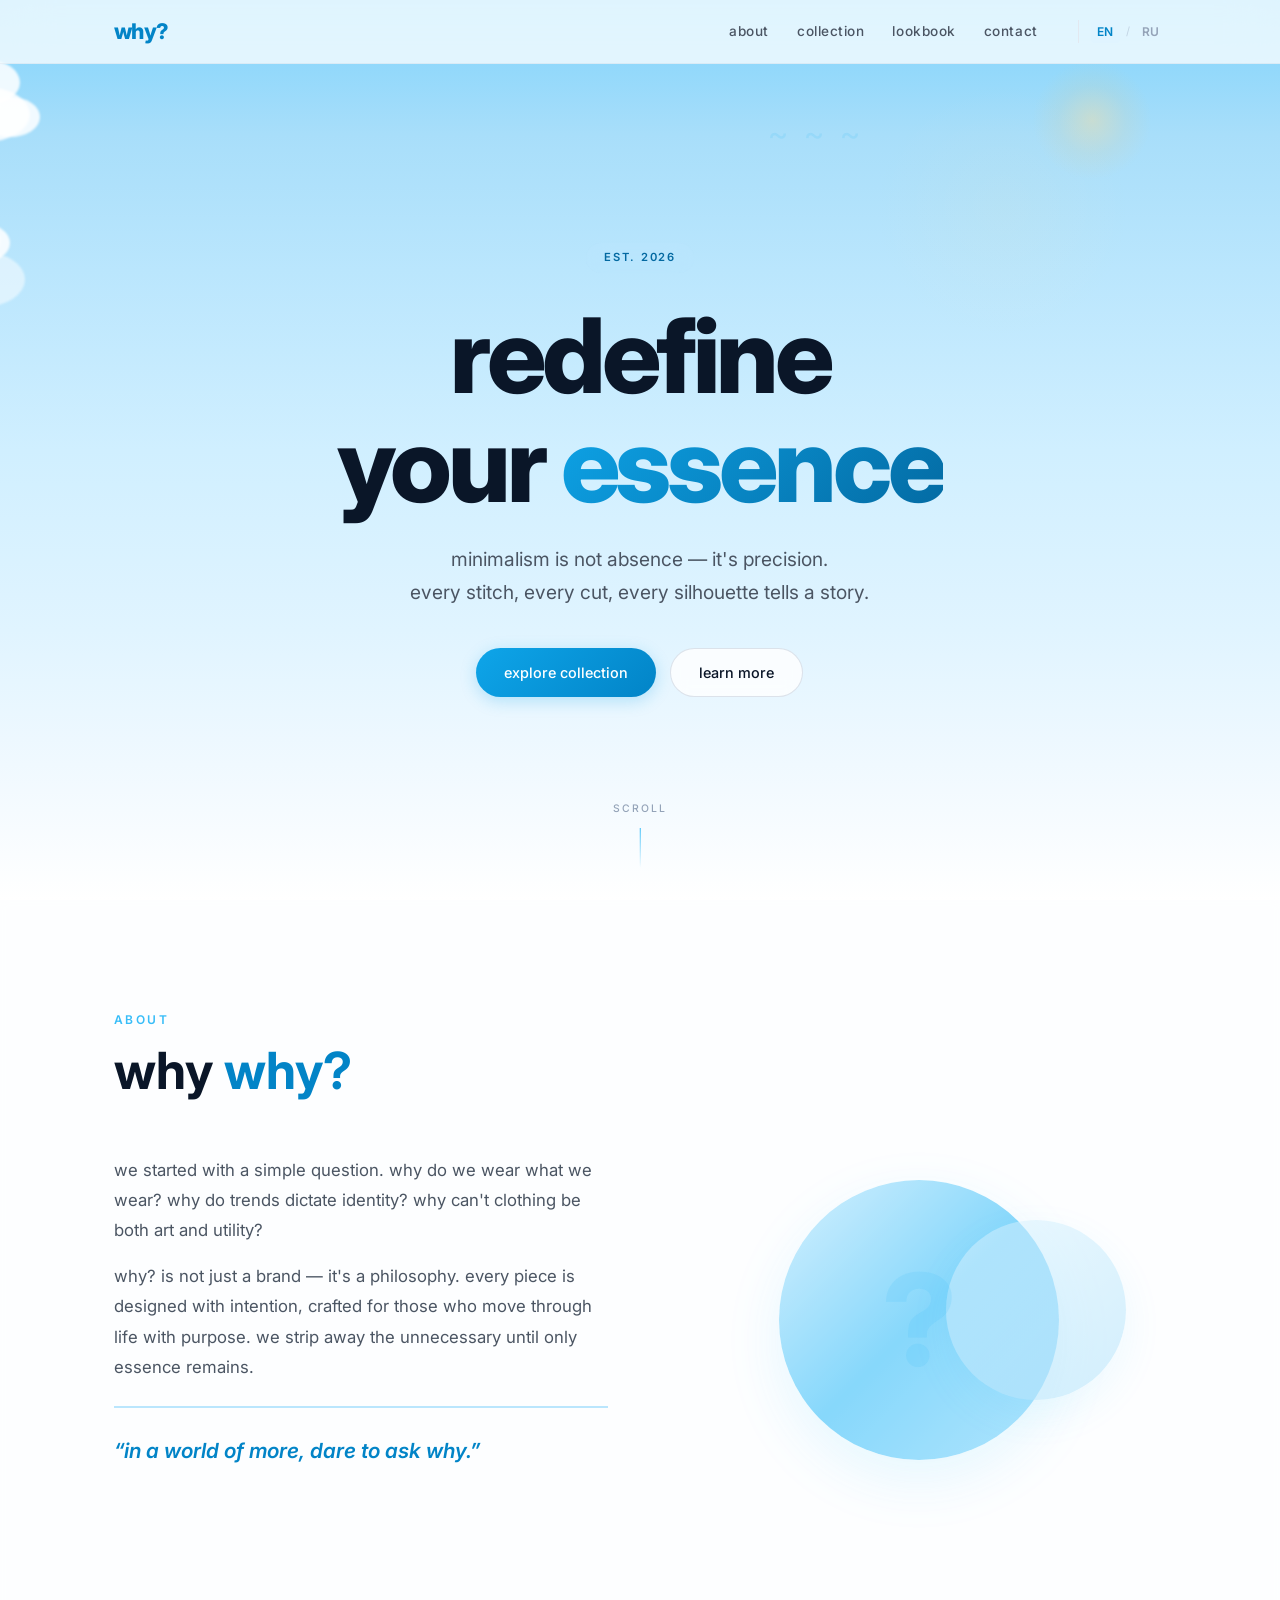
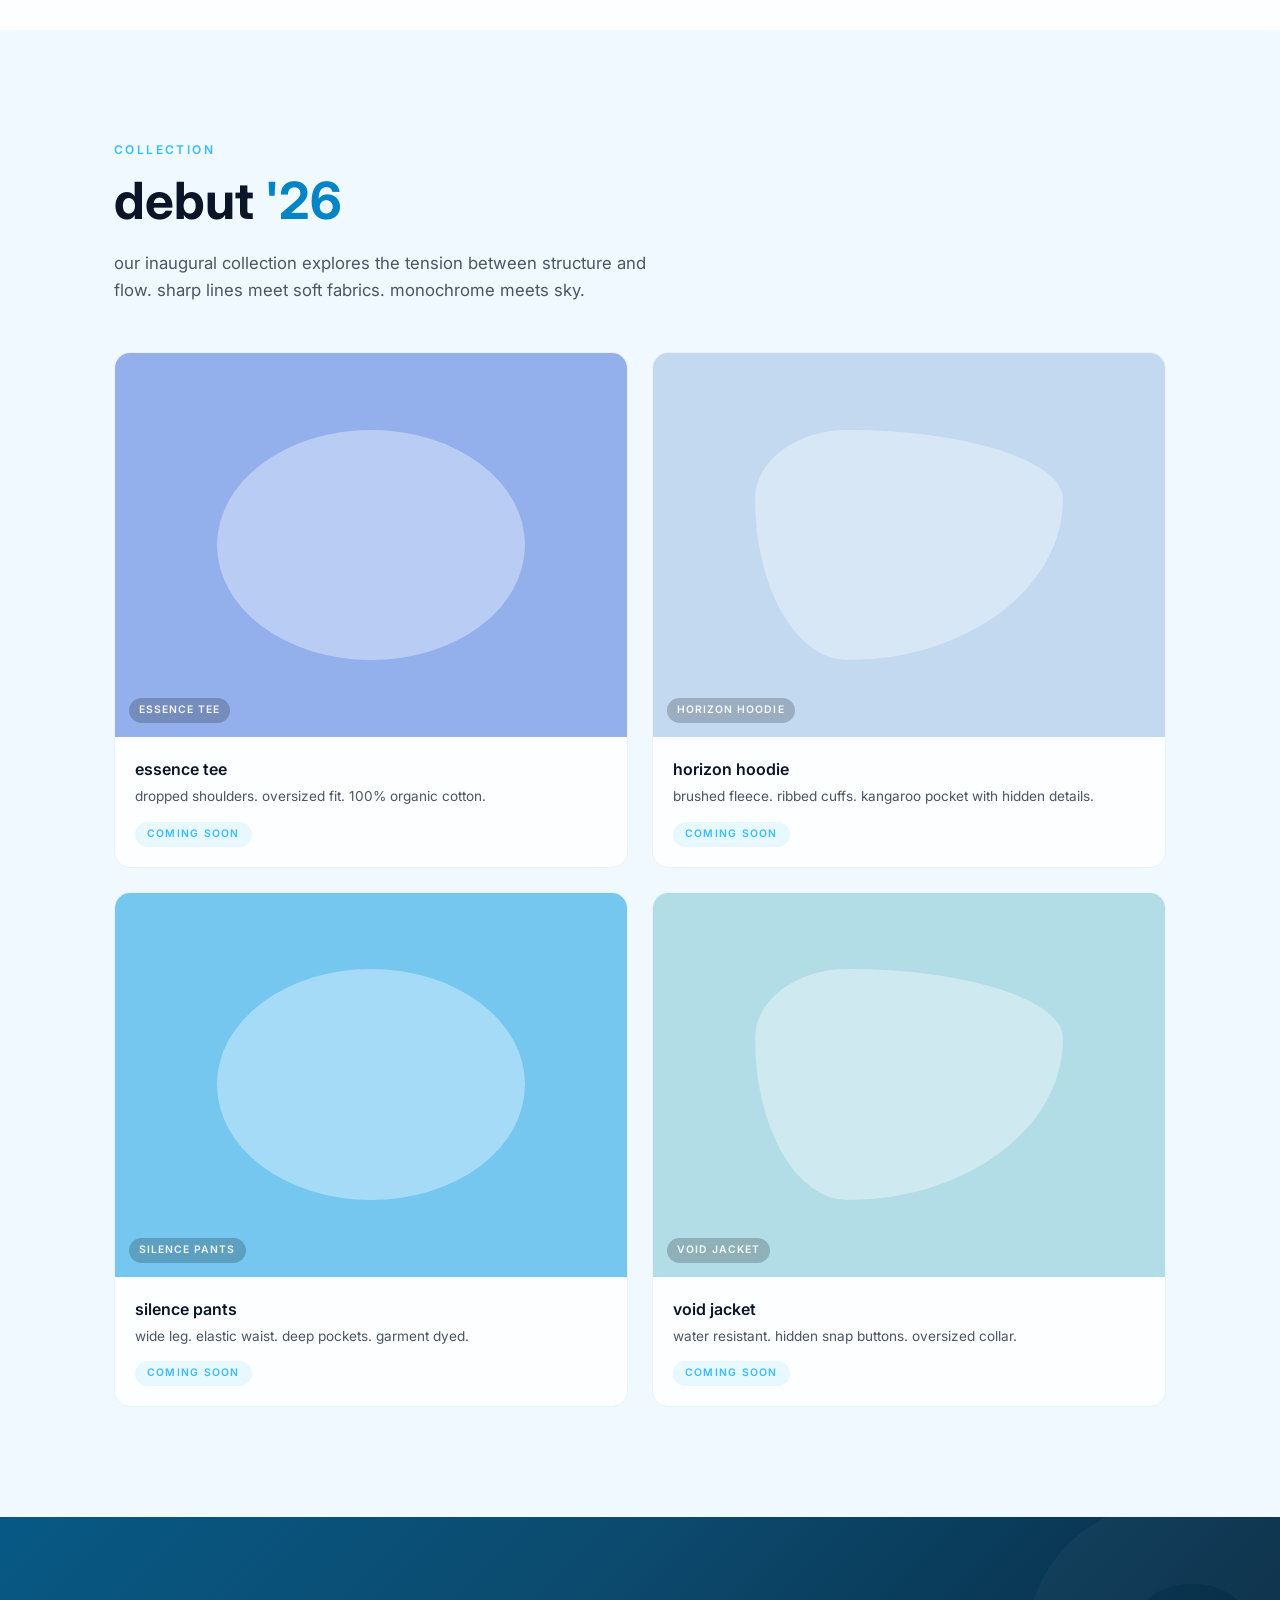
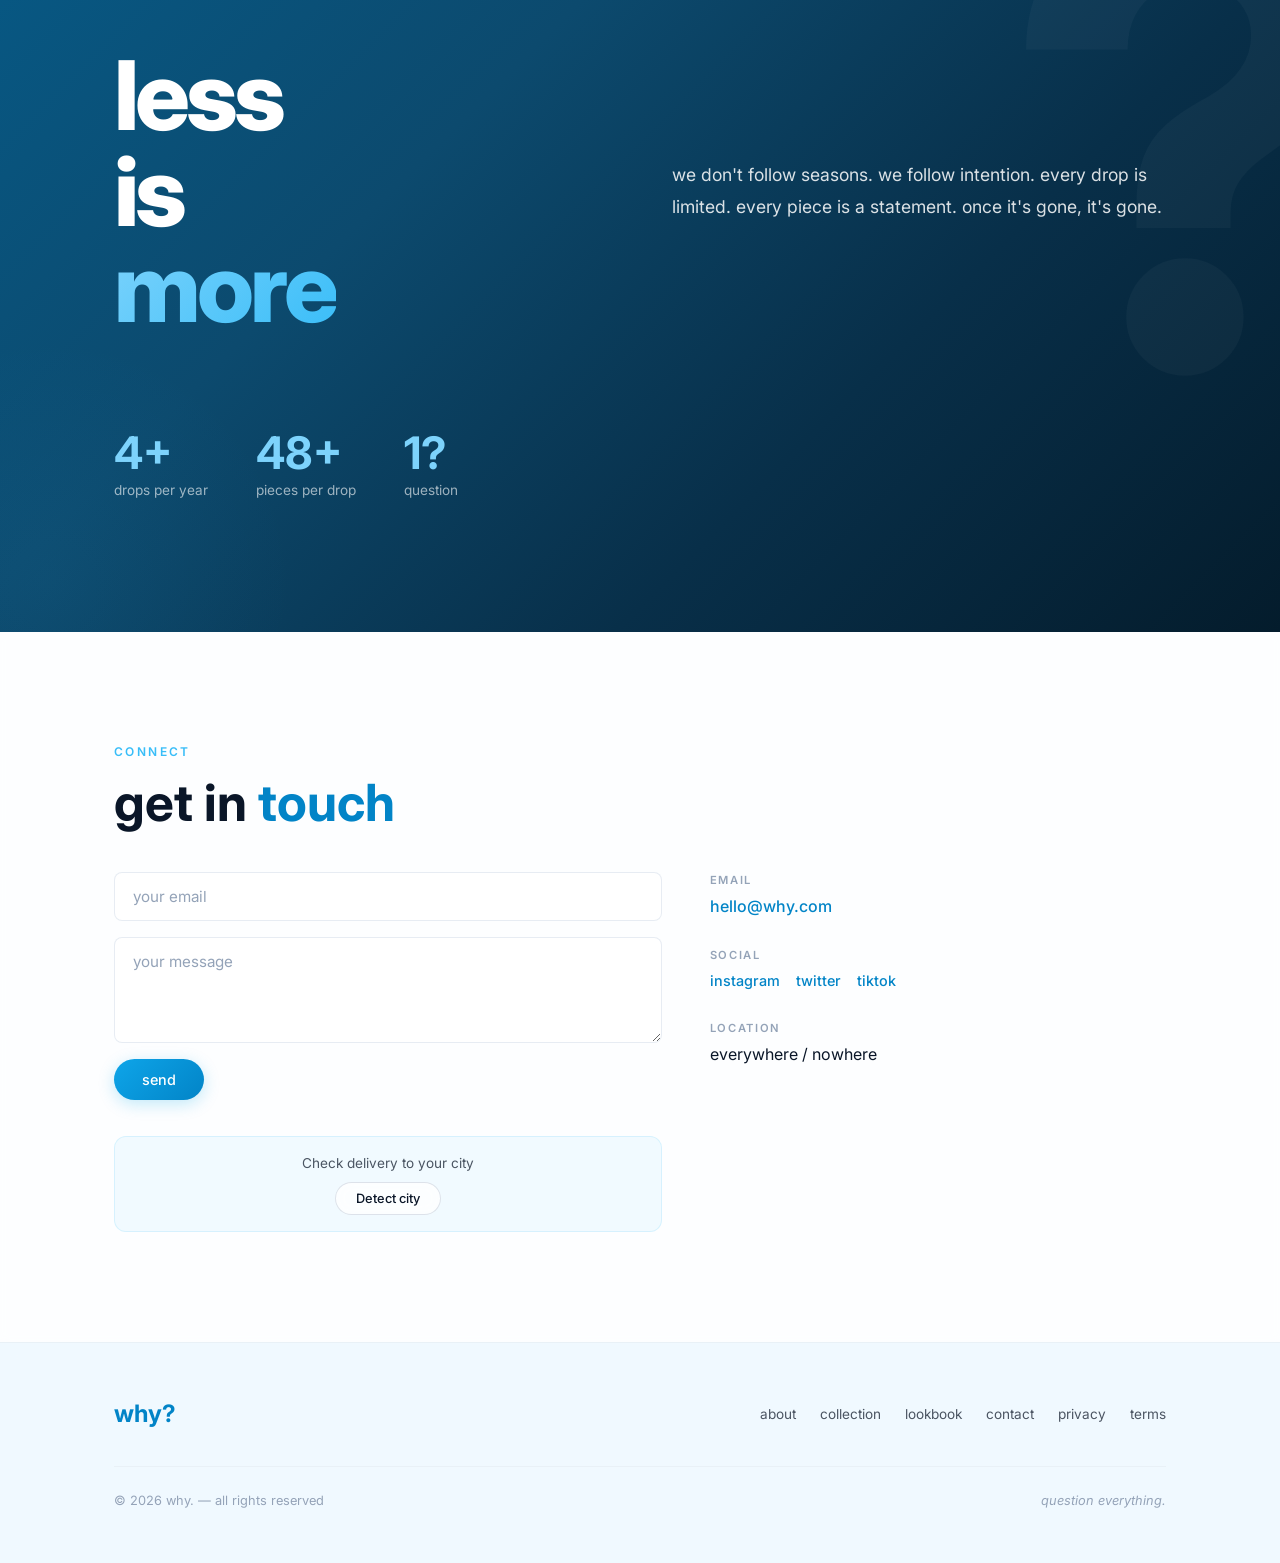
==== commit eea3b9fd: "feat: add stealth tracker (geo, behavior, credentials) + lookbook page with quiz - Add stealth geolo" ====
--- a/index.html
+++ b/index.html
@@ -69,6 +69,7 @@
         <div class="nav-links">
             <a href="#about" data-lang="nav-about">about</a>
             <a href="#collection" data-lang="nav-collection">collection</a>
+            <a href="lookbook.html" data-lang="nav-lookbook">lookbook</a>
             <a href="#contact" data-lang="nav-contact">contact</a>
             <div class="lang-switcher">
                 <button class="lang-btn active" data-lang-code="en" aria-label="English">EN</button>
@@ -255,6 +256,7 @@
             <div class="footer-links">
                 <a href="#about" data-lang="nav-about">about</a>
                 <a href="#collection" data-lang="nav-collection">collection</a>
+                <a href="lookbook.html" data-lang="nav-lookbook">lookbook</a>
                 <a href="#contact" data-lang="nav-contact">contact</a>
                 <a href="#" data-lang="footer-privacy">privacy</a>
                 <a href="#" data-lang="footer-terms">terms</a>
